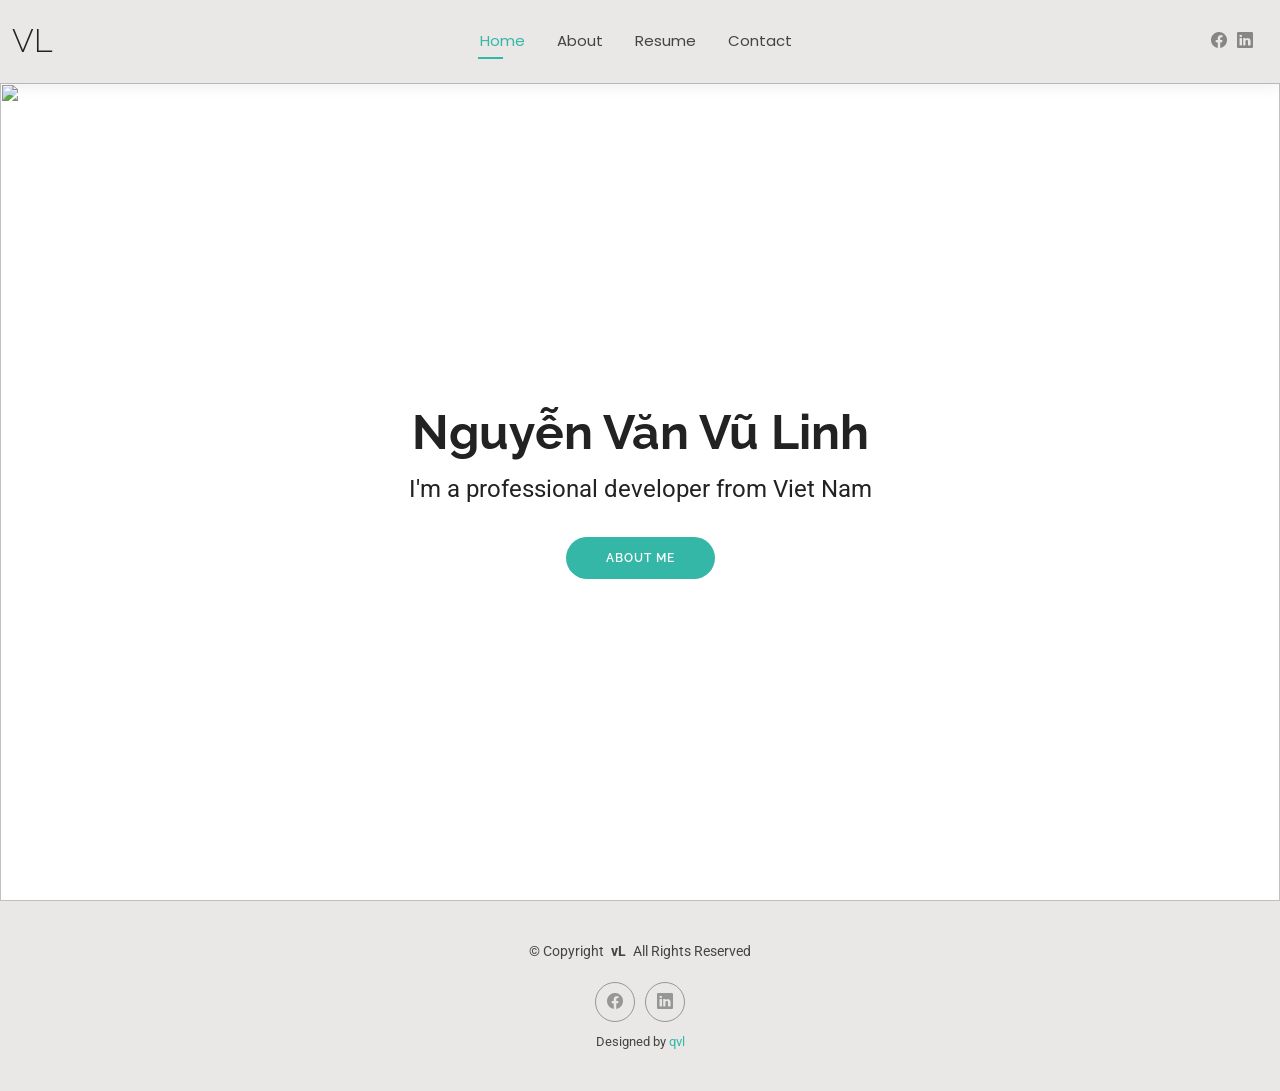
==== index.html @ fe0f8eec "Add source" ====
<!DOCTYPE html>
<html lang="en">

<head>
  <meta charset="utf-8">
  <meta content="width=device-width, initial-scale=1.0" name="viewport">
  <title>About - vL</title>
  <meta name="description" content="">
  <meta name="keywords" content="">

  <!-- Favicons -->
  <link href="assets/img/favicon.png" rel="icon">
  <link href="assets/img/apple-touch-icon.png" rel="apple-touch-icon">

  <!-- Fonts -->
  <link href="https://fonts.googleapis.com" rel="preconnect">
  <link href="https://fonts.gstatic.com" rel="preconnect" crossorigin>
  <link href="https://fonts.googleapis.com/css2?family=Roboto:ital,wght@0,100;0,300;0,400;0,500;0,700;0,900;1,100;1,300;1,400;1,500;1,700;1,900&family=Poppins:ital,wght@0,100;0,200;0,300;0,400;0,500;0,600;0,700;0,800;0,900;1,100;1,200;1,300;1,400;1,500;1,600;1,700;1,800;1,900&family=Raleway:ital,wght@0,100;0,200;0,300;0,400;0,500;0,600;0,700;0,800;0,900;1,100;1,200;1,300;1,400;1,500;1,600;1,700;1,800;1,900&display=swap" rel="stylesheet">

  <!-- Vendor CSS Files -->
  <link href="assets/vendor/bootstrap/css/bootstrap.min.css" rel="stylesheet">
  <link href="assets/vendor/bootstrap-icons/bootstrap-icons.css" rel="stylesheet">
  <link href="assets/vendor/aos/aos.css" rel="stylesheet">
  <link href="assets/vendor/swiper/swiper-bundle.min.css" rel="stylesheet">
  <link href="assets/vendor/glightbox/css/glightbox.min.css" rel="stylesheet">

  <!-- Main CSS File -->
  <link href="assets/css/main.css" rel="stylesheet">

</head>

<body class="index-page">

  <header id="header" class="header d-flex align-items-center light-background sticky-top">
    <div class="container-fluid position-relative d-flex align-items-center justify-content-between">

      <a href="index.html" class="logo d-flex align-items-center me-auto me-xl-0">
        <!-- Uncomment the line below if you also wish to use an image logo -->
        <!-- <img src="assets/img/logo.png" alt=""> -->
        <h1 class="sitename">vL</h1>
      </a>

      <nav id="navmenu" class="navmenu">
        <ul>
          <li><a href="index.html" class="active">Home</a></li>
          <li><a href="about.html">About</a></li>
          <li><a href="resume.html">Resume</a></li>
          <!-- <li><a href="services.html">Services</a></li>
          <li><a href="portfolio.html">Portfolio</a></li> -->
          <!-- <li class="dropdown"><a href="#"><span>Dropdown</span> <i class="bi bi-chevron-down toggle-dropdown"></i></a>
            <ul>
              <li><a href="#">Dropdown 1</a></li>
              <li class="dropdown"><a href="#"><span>Deep Dropdown</span> <i class="bi bi-chevron-down toggle-dropdown"></i></a>
                <ul>
                  <li><a href="#">Deep Dropdown 1</a></li>
                  <li><a href="#">Deep Dropdown 2</a></li>
                  <li><a href="#">Deep Dropdown 3</a></li>
                  <li><a href="#">Deep Dropdown 4</a></li>
                  <li><a href="#">Deep Dropdown 5</a></li>
                </ul>
              </li>
              <li><a href="#">Dropdown 2</a></li>
              <li><a href="#">Dropdown 3</a></li>
              <li><a href="#">Dropdown 4</a></li>
            </ul>
          </li> -->
          <li><a href="contact.html">Contact</a></li>
        </ul>
        <i class="mobile-nav-toggle d-xl-none bi bi-list"></i>
      </nav>

      <div class="header-social-links">
        <!-- <a href="https://www.facebook.com/quangvulinh/" class="twitter"><i class="bi bi-twitter-x"></i></a> -->
        <a href="https://www.facebook.com/quangvulinh/" class="facebook"><i class="bi bi-facebook"></i></a>
        <!-- <a href="#" class="instagram"><i class="bi bi-instagram"></i></a> -->
        <a href="https://www.linkedin.com/in/quangvulinh/" class="linkedin"><i class="bi bi-linkedin"></i></a>
      </div>

    </div>
  </header>

  <main class="main">

    <!-- Hero Section -->
    <section id="hero" class="hero section">

      <img src="assets/img/hero-bg.jpg" alt="" data-aos="fade-in">

      <div class="container text-center" data-aos="zoom-out" data-aos-delay="100">
        <div class="row justify-content-center">
          <div class="col-lg-8">
            <h2>Nguyễn Văn Vũ Linh</h2>
            <p>I'm a professional developer from Viet Nam</p>
            <a href="about.html" class="btn-get-started">About Me</a>
          </div>
        </div>
      </div>

    </section><!-- /Hero Section -->

  </main>

  <footer id="footer" class="footer light-background">

    <div class="container">
      <div class="copyright text-center ">
        <p>© <span>Copyright</span> <strong class="px-1 sitename">vL</strong> <span>All Rights Reserved<br></span></p>
      </div>
      <div class="social-links d-flex justify-content-center">
        <!-- <a href=""><i class="bi bi-twitter-x"></i></a> -->
        <a href="https://www.facebook.com/quangvulinh/"><i class="bi bi-facebook"></i></a>
        <!-- <a href=""><i class="bi bi-instagram"></i></a> -->
        <a href="https://www.linkedin.com/in/quangvulinh/"><i class="bi bi-linkedin"></i></a>
      </div>
      <div class="credits">
        <!-- All the links in the footer should remain intact. -->
        <!-- You can delete the links only if you've purchased the pro version. -->
        Designed by <a href="https://quangvulinh.com/">qvl</a>
      </div>
    </div>

  </footer>

  <!-- Scroll Top -->
  <a href="#" id="scroll-top" class="scroll-top d-flex align-items-center justify-content-center"><i class="bi bi-arrow-up-short"></i></a>

  <!-- Preloader -->
  <div id="preloader"></div>

  <!-- Vendor JS Files -->
  <script src="assets/vendor/bootstrap/js/bootstrap.bundle.min.js"></script>
  <script src="assets/vendor/php-email-form/validate.js"></script>
  <script src="assets/vendor/aos/aos.js"></script>
  <script src="assets/vendor/waypoints/noframework.waypoints.js"></script>
  <script src="assets/vendor/purecounter/purecounter_vanilla.js"></script>
  <script src="assets/vendor/swiper/swiper-bundle.min.js"></script>
  <script src="assets/vendor/glightbox/js/glightbox.min.js"></script>
  <script src="assets/vendor/imagesloaded/imagesloaded.pkgd.min.js"></script>
  <script src="assets/vendor/isotope-layout/isotope.pkgd.min.js"></script>

  <!-- Main JS File -->
  <script src="assets/js/main.js"></script>

</body>

</html>
---- assets/css/main.css ----
/**
* Template Name: Kelly
* Template URL: https://bootstrapmade.com/kelly-free-bootstrap-cv-resume-html-template/
* Updated: Aug 07 2024 with Bootstrap v5.3.3
* Author: BootstrapMade.com
* License: https://bootstrapmade.com/license/
*/

/*--------------------------------------------------------------
# Font & Color Variables
# Help: https://bootstrapmade.com/color-system/
--------------------------------------------------------------*/
/* Fonts */
:root {
  --default-font: "Roboto",  system-ui, -apple-system, "Segoe UI", Roboto, "Helvetica Neue", Arial, "Noto Sans", "Liberation Sans", sans-serif, "Apple Color Emoji", "Segoe UI Emoji", "Segoe UI Symbol", "Noto Color Emoji";
  --heading-font: "Raleway",  sans-serif;
  --nav-font: "Poppins",  sans-serif;
}

/* Global Colors - The following color variables are used throughout the website. Updating them here will change the color scheme of the entire website */
:root { 
  --background-color: #ffffff; /* Background color for the entire website, including individual sections */
  --default-color: #444444; /* Default color used for the majority of the text content across the entire website */
  --heading-color: #222222; /* Color for headings, subheadings and title throughout the website */
  --accent-color: #34b7a7; /* Accent color that represents your brand on the website. It's used for buttons, links, and other elements that need to stand out */
  --surface-color: #ffffff; /* The surface color is used as a background of boxed elements within sections, such as cards, icon boxes, or other elements that require a visual separation from the global background. */
  --contrast-color: #ffffff; /* Contrast color for text, ensuring readability against backgrounds of accent, heading, or default colors. */
}

/* Nav Menu Colors - The following color variables are used specifically for the navigation menu. They are separate from the global colors to allow for more customization options */
:root {
  --nav-color: #444444;  /* The default color of the main navmenu links */
  --nav-hover-color: #34b7a7; /* Applied to main navmenu links when they are hovered over or active */
  --nav-mobile-background-color: #ffffff; /* Used as the background color for mobile navigation menu */
  --nav-dropdown-background-color: #ffffff; /* Used as the background color for dropdown items that appear when hovering over primary navigation items */
  --nav-dropdown-color: #444444; /* Used for navigation links of the dropdown items in the navigation menu. */
  --nav-dropdown-hover-color: #34b7a7; /* Similar to --nav-hover-color, this color is applied to dropdown navigation links when they are hovered over. */
}

/* Color Presets - These classes override global colors when applied to any section or element, providing reuse of the sam color scheme. */

.light-background {
  --background-color: #e9e8e6;
  --surface-color: #ffffff;
}

.dark-background {
  --background-color: #060606;
  --default-color: #ffffff;
  --heading-color: #ffffff;
  --surface-color: #252525;
  --contrast-color: #ffffff;
}

/* Smooth scroll */
:root {
  scroll-behavior: smooth;
}

/*--------------------------------------------------------------
# General Styling & Shared Classes
--------------------------------------------------------------*/
body {
  color: var(--default-color);
  background-color: var(--background-color);
  font-family: var(--default-font);
}

a {
  color: var(--accent-color);
  text-decoration: none;
  transition: 0.3s;
}

a:hover {
  color: color-mix(in srgb, var(--accent-color), transparent 25%);
  text-decoration: none;
}

h1,
h2,
h3,
h4,
h5,
h6 {
  color: var(--heading-color);
  font-family: var(--heading-font);
}

/* PHP Email Form Messages
------------------------------*/
.php-email-form .error-message {
  display: none;
  background: #df1529;
  color: #ffffff;
  text-align: left;
  padding: 15px;
  margin-bottom: 24px;
  font-weight: 600;
}

.php-email-form .sent-message {
  display: none;
  color: #ffffff;
  background: #059652;
  text-align: center;
  padding: 15px;
  margin-bottom: 24px;
  font-weight: 600;
}

.php-email-form .loading {
  display: none;
  background: var(--surface-color);
  text-align: center;
  padding: 15px;
  margin-bottom: 24px;
}

.php-email-form .loading:before {
  content: "";
  display: inline-block;
  border-radius: 50%;
  width: 24px;
  height: 24px;
  margin: 0 10px -6px 0;
  border: 3px solid var(--accent-color);
  border-top-color: var(--surface-color);
  animation: php-email-form-loading 1s linear infinite;
}

@keyframes php-email-form-loading {
  0% {
    transform: rotate(0deg);
  }

  100% {
    transform: rotate(360deg);
  }
}

/*--------------------------------------------------------------
# Global Header
--------------------------------------------------------------*/
.header {
  color: var(--default-color);
  background-color: var(--background-color);
  padding: 15px 0;
  transition: all 0.5s;
  z-index: 997;
  box-shadow: 0px 0 18px rgba(0, 0, 0, 0.1);
}

.header .logo {
  line-height: 1;
}

.header .logo img {
  max-height: 36px;
  margin-right: 8px;
}

.header .logo h1 {
  font-size: 32px;
  margin: 0;
  font-weight: 300;
  text-transform: uppercase;
  color: var(--heading-color);
}

.header .header-social-links {
  padding-right: 15px;
}

.header .header-social-links a {
  color: color-mix(in srgb, var(--default-color), transparent 40%);
  padding-left: 6px;
  display: inline-block;
  transition: 0.3s;
  font-size: 16px;
}

.header .header-social-links a:hover {
  color: var(--accent-color);
}

.header .header-social-links a i {
  line-height: 0px;
}

@media (max-width: 1200px) {
  .header .logo {
    order: 1;
  }

  .header .header-social-links {
    order: 2;
  }

  .header .navmenu {
    order: 3;
  }
}

/*--------------------------------------------------------------
# Navigation Menu
--------------------------------------------------------------*/
/* Desktop Navigation */
@media (min-width: 1200px) {
  .navmenu {
    padding: 0;
  }

  .navmenu ul {
    margin: 0;
    padding: 0;
    display: flex;
    list-style: none;
    align-items: center;
  }

  .navmenu li {
    position: relative;
  }

  .navmenu>ul>li {
    white-space: nowrap;
    padding: 15px 14px;
  }

  .navmenu>ul>li:last-child {
    padding-right: 0;
  }

  .navmenu a,
  .navmenu a:focus {
    color: var(--nav-color);
    font-size: 15px;
    padding: 0 2px;
    font-family: var(--nav-font);
    font-weight: 400;
    display: flex;
    align-items: center;
    justify-content: space-between;
    white-space: nowrap;
    transition: 0.3s;
    position: relative;
  }

  .navmenu a i,
  .navmenu a:focus i {
    font-size: 12px;
    line-height: 0;
    margin-left: 5px;
    transition: 0.3s;
  }

  .navmenu>ul>li>a:before {
    content: "";
    position: absolute;
    height: 2px;
    bottom: -6px;
    left: 0;
    background-color: var(--nav-hover-color);
    visibility: hidden;
    width: 0px;
    transition: all 0.3s ease-in-out 0s;
  }

  .navmenu a:hover:before,
  .navmenu li:hover>a:before,
  .navmenu .active:before {
    visibility: visible;
    width: 25px;
  }

  .navmenu li:hover>a,
  .navmenu .active,
  .navmenu .active:focus {
    color: var(--nav-hover-color);
  }

  .navmenu .dropdown ul {
    margin: 0;
    padding: 10px 0;
    background: var(--nav-dropdown-background-color);
    display: block;
    position: absolute;
    visibility: hidden;
    left: 14px;
    top: 130%;
    opacity: 0;
    transition: 0.3s;
    border-radius: 4px;
    z-index: 99;
    box-shadow: 0px 0px 30px rgba(0, 0, 0, 0.1);
  }

  .navmenu .dropdown ul li {
    min-width: 200px;
  }

  .navmenu .dropdown ul a {
    padding: 10px 20px;
    font-size: 15px;
    text-transform: none;
    color: var(--nav-dropdown-color);
  }

  .navmenu .dropdown ul a i {
    font-size: 12px;
  }

  .navmenu .dropdown ul a:hover,
  .navmenu .dropdown ul .active:hover,
  .navmenu .dropdown ul li:hover>a {
    color: var(--nav-dropdown-hover-color);
  }

  .navmenu .dropdown:hover>ul {
    opacity: 1;
    top: 100%;
    visibility: visible;
  }

  .navmenu .dropdown .dropdown ul {
    top: 0;
    left: -90%;
    visibility: hidden;
  }

  .navmenu .dropdown .dropdown:hover>ul {
    opacity: 1;
    top: 0;
    left: -100%;
    visibility: visible;
  }
}

/* Mobile Navigation */
@media (max-width: 1199px) {
  .mobile-nav-toggle {
    color: var(--nav-color);
    font-size: 28px;
    line-height: 0;
    margin-right: 10px;
    cursor: pointer;
    transition: color 0.3s;
  }

  .navmenu {
    padding: 0;
    z-index: 9997;
  }

  .navmenu ul {
    display: none;
    list-style: none;
    position: absolute;
    inset: 60px 20px 20px 20px;
    padding: 10px 0;
    margin: 0;
    border-radius: 6px;
    background-color: var(--nav-mobile-background-color);
    border: 1px solid color-mix(in srgb, var(--default-color), transparent 90%);
    box-shadow: none;
    overflow-y: auto;
    transition: 0.3s;
    z-index: 9998;
  }

  .navmenu a,
  .navmenu a:focus {
    color: var(--nav-dropdown-color);
    padding: 10px 20px;
    font-family: var(--nav-font);
    font-size: 17px;
    font-weight: 500;
    display: flex;
    align-items: center;
    justify-content: space-between;
    white-space: nowrap;
    transition: 0.3s;
  }

  .navmenu a i,
  .navmenu a:focus i {
    font-size: 12px;
    line-height: 0;
    margin-left: 5px;
    width: 30px;
    height: 30px;
    display: flex;
    align-items: center;
    justify-content: center;
    border-radius: 50%;
    transition: 0.3s;
    background-color: color-mix(in srgb, var(--accent-color), transparent 90%);
  }

  .navmenu a i:hover,
  .navmenu a:focus i:hover {
    background-color: var(--accent-color);
    color: var(--contrast-color);
  }

  .navmenu a:hover,
  .navmenu .active,
  .navmenu .active:focus {
    color: var(--nav-dropdown-hover-color);
  }

  .navmenu .active i,
  .navmenu .active:focus i {
    background-color: var(--accent-color);
    color: var(--contrast-color);
    transform: rotate(180deg);
  }

  .navmenu .dropdown ul {
    position: static;
    display: none;
    z-index: 99;
    padding: 10px 0;
    margin: 10px 20px;
    background-color: var(--nav-dropdown-background-color);
    transition: all 0.5s ease-in-out;
  }

  .navmenu .dropdown ul ul {
    background-color: rgba(33, 37, 41, 0.1);
  }

  .navmenu .dropdown>.dropdown-active {
    display: block;
    background-color: rgba(33, 37, 41, 0.03);
  }

  .mobile-nav-active {
    overflow: hidden;
  }

  .mobile-nav-active .mobile-nav-toggle {
    color: #fff;
    position: absolute;
    font-size: 32px;
    top: 15px;
    right: 15px;
    margin-right: 0;
    z-index: 9999;
  }

  .mobile-nav-active .navmenu {
    position: fixed;
    overflow: hidden;
    inset: 0;
    background: rgba(33, 37, 41, 0.8);
    transition: 0.3s;
  }

  .mobile-nav-active .navmenu>ul {
    display: block;
  }
}

/*--------------------------------------------------------------
# Global Footer
--------------------------------------------------------------*/
.footer {
  color: var(--default-color);
  background-color: var(--background-color);
  font-size: 14px;
  padding: 40px 0;
  position: relative;
}

.footer .copyright p {
  margin-bottom: 0;
}

.footer .social-links {
  margin-top: 20px;
}

.footer .social-links a {
  display: flex;
  align-items: center;
  justify-content: center;
  width: 40px;
  height: 40px;
  border-radius: 50%;
  border: 1px solid color-mix(in srgb, var(--default-color), transparent 50%);
  font-size: 16px;
  color: color-mix(in srgb, var(--default-color), transparent 50%);
  margin: 0 5px;
  transition: 0.3s;
}

.footer .social-links a:hover {
  color: var(--accent-color);
  border-color: var(--accent-color);
}

.footer .credits {
  margin-top: 10px;
  font-size: 13px;
  text-align: center;
}

/*--------------------------------------------------------------
# Preloader
--------------------------------------------------------------*/
#preloader {
  position: fixed;
  inset: 0;
  z-index: 9999;
  overflow: hidden;
  background-color: var(--background-color);
  transition: all 0.6s ease-out;
  width: 100%;
  height: 100vh;
}

#preloader:before,
#preloader:after {
  content: "";
  position: absolute;
  border: 4px solid var(--accent-color);
  border-radius: 50%;
  animation: animate-preloader 2s cubic-bezier(0, 0.2, 0.8, 1) infinite;
}

#preloader:after {
  animation-delay: -0.5s;
}

@keyframes animate-preloader {
  0% {
    width: 10px;
    height: 10px;
    top: calc(50% - 5px);
    left: calc(50% - 5px);
    opacity: 1;
  }

  100% {
    width: 72px;
    height: 72px;
    top: calc(50% - 36px);
    left: calc(50% - 36px);
    opacity: 0;
  }
}

/*--------------------------------------------------------------
# Scroll Top Button
--------------------------------------------------------------*/
.scroll-top {
  position: fixed;
  visibility: hidden;
  opacity: 0;
  right: 15px;
  bottom: -15px;
  z-index: 99999;
  background-color: var(--accent-color);
  width: 44px;
  height: 44px;
  border-radius: 50px;
  transition: all 0.4s;
}

.scroll-top i {
  font-size: 24px;
  color: var(--contrast-color);
  line-height: 0;
}

.scroll-top:hover {
  background-color: color-mix(in srgb, var(--accent-color), transparent 20%);
  color: var(--contrast-color);
}

.scroll-top.active {
  visibility: visible;
  opacity: 1;
  bottom: 15px;
}

/*--------------------------------------------------------------
# Disable aos animation delay on mobile devices
--------------------------------------------------------------*/
@media screen and (max-width: 768px) {
  [data-aos-delay] {
    transition-delay: 0 !important;
  }
}

/*--------------------------------------------------------------
# Global Page Titles & Breadcrumbs
--------------------------------------------------------------*/
.page-title {
  color: var(--default-color);
  background-color: var(--background-color);
  padding: 25px 0;
  position: relative;
  border-bottom: 1px solid color-mix(in srgb, var(--default-color), transparent 85%);
}

.page-title h1 {
  font-size: 24px;
  font-weight: 400;
}

.page-title .breadcrumbs ol {
  display: flex;
  flex-wrap: wrap;
  list-style: none;
  padding: 0;
  margin: 0;
  font-size: 14px;
  font-weight: 400;
}

.page-title .breadcrumbs ol li+li {
  padding-left: 10px;
}

.page-title .breadcrumbs ol li+li::before {
  content: "/";
  display: inline-block;
  padding-right: 10px;
  color: color-mix(in srgb, var(--default-color), transparent 70%);
}

/*--------------------------------------------------------------
# Global Sections
--------------------------------------------------------------*/
section,
.section {
  color: var(--default-color);
  background-color: var(--background-color);
  padding: 60px 0;
  scroll-margin-top: 100px;
  overflow: clip;
}

@media (max-width: 1199px) {

  section,
  .section {
    scroll-margin-top: 66px;
  }
}

/*--------------------------------------------------------------
# Global Section Titles
--------------------------------------------------------------*/
.section-title {
  text-align: center;
  padding-bottom: 60px;
  position: relative;
}

.section-title h2 {
  font-size: 32px;
  font-weight: 700;
  margin-bottom: 20px;
  padding-bottom: 20px;
  position: relative;
}

.section-title h2:after {
  content: "";
  position: absolute;
  display: block;
  width: 50px;
  height: 3px;
  background: var(--accent-color);
  left: 0;
  right: 0;
  bottom: 0;
  margin: auto;
}

.section-title p {
  margin-bottom: 0;
}

/*--------------------------------------------------------------
# Hero Section
--------------------------------------------------------------*/
.hero {
  width: 100%;
  min-height: calc(100vh - 82px);
  position: relative;
  padding: 80px 0;
  display: flex;
  align-items: center;
  justify-content: center;
}

@media (max-width: 1200px) {
  .hero {
    min-height: calc(100vh - 68px);
  }
}

.hero img {
  position: absolute;
  inset: 0;
  display: block;
  width: 100%;
  height: 100%;
  object-fit: cover;
  z-index: 1;
}

.hero .container {
  position: relative;
  z-index: 3;
}

.hero h2 {
  margin: 0;
  font-size: 48px;
  font-weight: 700;
}

.hero p {
  margin: 10px 0 0 0;
  font-size: 24px;
  color: var(--heading-color);
}

.hero .btn-get-started {
  color: var(--contrast-color);
  background: var(--accent-color);
  font-family: var(--heading-font);
  text-transform: uppercase;
  font-weight: 600;
  font-size: 12px;
  letter-spacing: 1px;
  display: inline-block;
  padding: 12px 40px;
  border-radius: 50px;
  transition: 0.5s;
  margin-top: 30px;
}

.hero .btn-get-started:hover {
  background: color-mix(in srgb, var(--accent-color) 90%, white 20%);
}

@media (max-width: 768px) {
  .hero h2 {
    font-size: 32px;
  }

  .hero p {
    font-size: 18px;
  }
}

/*--------------------------------------------------------------
# About Section
--------------------------------------------------------------*/
.about .content h2 {
  font-weight: 700;
  font-size: 24px;
}

.about .content ul {
  list-style: none;
  padding: 0;
}

.about .content ul li {
  margin-bottom: 20px;
  display: flex;
  align-items: center;
}

.about .content ul strong {
  margin-right: 10px;
}

.about .content ul i {
  font-size: 16px;
  margin-right: 5px;
  color: var(--accent-color);
  line-height: 0;
}

/*--------------------------------------------------------------
# Skills Section
--------------------------------------------------------------*/
.skills .progress {
  height: 60px;
  display: block;
  background: none;
  border-radius: 0;
}

.skills .progress .skill {
  color: var(--heading-color);
  padding: 0;
  margin: 0 0 6px 0;
  text-transform: uppercase;
  display: block;
  font-weight: 600;
  font-family: var(--heading-font);
}

.skills .progress .skill .val {
  float: right;
  font-style: normal;
}

.skills .progress-bar-wrap {
  background: color-mix(in srgb, var(--default-color), transparent 90%);
  height: 10px;
}

.skills .progress-bar {
  width: 1px;
  height: 10px;
  transition: 0.9s;
  background-color: var(--accent-color);
}

/*--------------------------------------------------------------
# Stats Section
--------------------------------------------------------------*/
.stats .stats-item {
  padding: 30px;
  width: 100%;
}

.stats .stats-item span {
  color: var(--heading-color);
  font-size: 48px;
  display: block;
  font-weight: 700;
  margin-bottom: 20px;
  padding-bottom: 20px;
  position: relative;
}

.stats .stats-item span:after {
  content: "";
  position: absolute;
  display: block;
  width: 25px;
  height: 3px;
  background: var(--accent-color);
  left: 0;
  right: 0;
  bottom: 0;
  margin: auto;
}

.stats .stats-item p {
  color: color-mix(in srgb, var(--default-color), transparent 40%);
  padding: 0;
  margin: 0;
  font-family: var(--heading-font);
  font-weight: 500;
}

/*--------------------------------------------------------------
# Testimonials Section
--------------------------------------------------------------*/
.testimonials .section-header {
  margin-bottom: 40px;
}

.testimonials .testimonials-carousel,
.testimonials .testimonials-slider {
  overflow: hidden;
}

.testimonials .testimonial-item {
  text-align: center;
}

.testimonials .testimonial-item .testimonial-img {
  width: 120px;
  border-radius: 50%;
  border: 4px solid var(--background-color);
  margin: 0 auto;
}

.testimonials .testimonial-item h3 {
  font-size: 20px;
  font-weight: bold;
  margin: 10px 0 5px 0;
}

.testimonials .testimonial-item h4 {
  font-size: 14px;
  color: color-mix(in srgb, var(--default-color), transparent 40%);
  margin: 0 0 15px 0;
}

.testimonials .testimonial-item .stars {
  margin-bottom: 15px;
}

.testimonials .testimonial-item .stars i {
  color: #ffc107;
  margin: 0 1px;
}

.testimonials .testimonial-item .quote-icon-left,
.testimonials .testimonial-item .quote-icon-right {
  color: color-mix(in srgb, var(--accent-color), transparent 50%);
  font-size: 26px;
  line-height: 0;
}

.testimonials .testimonial-item .quote-icon-left {
  display: inline-block;
  left: -5px;
  position: relative;
}

.testimonials .testimonial-item .quote-icon-right {
  display: inline-block;
  right: -5px;
  position: relative;
  top: 10px;
  transform: scale(-1, -1);
}

.testimonials .testimonial-item p {
  font-style: italic;
  margin: 0 auto 15px auto;
}

.testimonials .swiper-wrapper {
  height: auto;
}

.testimonials .swiper-pagination {
  margin-top: 20px;
  position: relative;
}

.testimonials .swiper-pagination .swiper-pagination-bullet {
  width: 12px;
  height: 12px;
  opacity: 1;
  background-color: color-mix(in srgb, var(--default-color), transparent 85%);
}

.testimonials .swiper-pagination .swiper-pagination-bullet-active {
  background-color: var(--accent-color);
}

@media (min-width: 992px) {
  .testimonials .testimonial-item p {
    width: 80%;
  }
}

/*--------------------------------------------------------------
# Resume Section
--------------------------------------------------------------*/
.resume .resume-title {
  color: var(--heading-color);
  font-size: 26px;
  font-weight: 700;
  margin-top: 20px;
  margin-bottom: 20px;
}

.resume .resume-item {
  padding: 0 0 20px 20px;
  margin-top: -2px;
  border-left: 2px solid var(--accent-color);
  position: relative;
}

.resume .resume-item h4 {
  line-height: 18px;
  font-size: 18px;
  font-weight: 600;
  text-transform: uppercase;
  color: color-mix(in srgb, var(--default-color), transparent 20%);
  margin-bottom: 10px;
}

.resume .resume-item h5 {
  font-size: 16px;
  padding: 5px 15px;
  display: inline-block;
  font-weight: 600;
  margin-bottom: 10px;
}

.resume .resume-item ul {
  padding-left: 20px;
}

.resume .resume-item ul li {
  padding-bottom: 10px;
}

.resume .resume-item:last-child {
  padding-bottom: 0;
}

.resume .resume-item::before {
  content: "";
  position: absolute;
  width: 16px;
  height: 16px;
  border-radius: 50px;
  left: -9px;
  top: 0;
  background: var(--background-color);
  border: 2px solid var(--accent-color);
}

/*--------------------------------------------------------------
# Services Section
--------------------------------------------------------------*/
.services .service-item {
  background-color: var(--surface-color);
  box-shadow: 0px 5px 90px 0px rgba(0, 0, 0, 0.1);
  height: 100%;
  padding: 60px 30px;
  text-align: center;
  transition: 0.3s;
  border-radius: 5px;
}

.services .service-item .icon {
  margin: 0 auto;
  width: 100px;
  height: 100px;
  display: flex;
  align-items: center;
  justify-content: center;
  transition: ease-in-out 0.3s;
  position: relative;
}

.services .service-item .icon i {
  font-size: 36px;
  transition: 0.5s;
  position: relative;
}

.services .service-item .icon svg {
  position: absolute;
  top: 0;
  left: 0;
}

.services .service-item .icon svg path {
  transition: 0.5s;
  fill: color-mix(in srgb, var(--default-color), transparent 95%);
}

.services .service-item h3 {
  font-weight: 700;
  margin: 10px 0 15px 0;
  font-size: 22px;
}

.services .service-item p {
  line-height: 24px;
  font-size: 14px;
  margin-bottom: 0;
}

.services .service-item:hover {
  box-shadow: 0px 5px 35px 0px rgba(0, 0, 0, 0.1);
}

.services .service-item.item-cyan i {
  color: #0dcaf0;
}

.services .service-item.item-cyan:hover .icon i {
  color: #fff;
}

.services .service-item.item-cyan:hover .icon path {
  fill: #0dcaf0;
}

.services .service-item.item-orange i {
  color: #fd7e14;
}

.services .service-item.item-orange:hover .icon i {
  color: #fff;
}

.services .service-item.item-orange:hover .icon path {
  fill: #fd7e14;
}

.services .service-item.item-teal i {
  color: #20c997;
}

.services .service-item.item-teal:hover .icon i {
  color: #fff;
}

.services .service-item.item-teal:hover .icon path {
  fill: #20c997;
}

.services .service-item.item-red i {
  color: #df1529;
}

.services .service-item.item-red:hover .icon i {
  color: #fff;
}

.services .service-item.item-red:hover .icon path {
  fill: #df1529;
}

.services .service-item.item-indigo i {
  color: #6610f2;
}

.services .service-item.item-indigo:hover .icon i {
  color: #fff;
}

.services .service-item.item-indigo:hover .icon path {
  fill: #6610f2;
}

.services .service-item.item-pink i {
  color: #f3268c;
}

.services .service-item.item-pink:hover .icon i {
  color: #fff;
}

.services .service-item.item-pink:hover .icon path {
  fill: #f3268c;
}

/*--------------------------------------------------------------
# Portfolio Section
--------------------------------------------------------------*/
.portfolio .portfolio-filters {
  padding: 0;
  margin: 0 auto 20px auto;
  list-style: none;
  text-align: center;
}

.portfolio .portfolio-filters li {
  cursor: pointer;
  display: inline-block;
  padding: 8px 20px 10px 20px;
  margin: 0;
  font-size: 15px;
  font-weight: 500;
  line-height: 1;
  margin-bottom: 5px;
  border-radius: 50px;
  transition: all 0.3s ease-in-out;
  font-family: var(--heading-font);
}

.portfolio .portfolio-filters li:hover,
.portfolio .portfolio-filters li.filter-active {
  color: var(--contrast-color);
  background-color: var(--accent-color);
}

.portfolio .portfolio-filters li:first-child {
  margin-left: 0;
}

.portfolio .portfolio-filters li:last-child {
  margin-right: 0;
}

@media (max-width: 575px) {
  .portfolio .portfolio-filters li {
    font-size: 14px;
    margin: 0 0 10px 0;
  }
}

.portfolio .portfolio-item {
  position: relative;
  overflow: hidden;
}

.portfolio .portfolio-item .portfolio-info {
  opacity: 0;
  position: absolute;
  left: 12px;
  right: 12px;
  bottom: -100%;
  z-index: 3;
  transition: all ease-in-out 0.5s;
  background: color-mix(in srgb, var(--surface-color), transparent 10%);
  padding: 15px;
}

.portfolio .portfolio-item .portfolio-info h4 {
  font-size: 18px;
  font-weight: 600;
  padding-right: 50px;
}

.portfolio .portfolio-item .portfolio-info p {
  color: color-mix(in srgb, var(--default-color), transparent 30%);
  font-size: 14px;
  margin-bottom: 0;
  padding-right: 50px;
}

.portfolio .portfolio-item .portfolio-info .preview-link,
.portfolio .portfolio-item .portfolio-info .details-link {
  position: absolute;
  right: 50px;
  font-size: 24px;
  top: calc(50% - 14px);
  color: color-mix(in srgb, var(--default-color), transparent 30%);
  transition: 0.3s;
  line-height: 0;
}

.portfolio .portfolio-item .portfolio-info .preview-link:hover,
.portfolio .portfolio-item .portfolio-info .details-link:hover {
  color: var(--accent-color);
}

.portfolio .portfolio-item .portfolio-info .details-link {
  right: 14px;
  font-size: 28px;
}

.portfolio .portfolio-item:hover .portfolio-info {
  opacity: 1;
  bottom: 0;
}

/*--------------------------------------------------------------
# Portfolio Details Section
--------------------------------------------------------------*/
.portfolio-details .portfolio-details-slider img {
  width: 100%;
}

.portfolio-details .portfolio-details-slider .swiper-pagination {
  margin-top: 20px;
  position: relative;
}

.portfolio-details .portfolio-details-slider .swiper-pagination .swiper-pagination-bullet {
  width: 12px;
  height: 12px;
  background-color: color-mix(in srgb, var(--default-color), transparent 85%);
  opacity: 1;
}

.portfolio-details .portfolio-details-slider .swiper-pagination .swiper-pagination-bullet-active {
  background-color: var(--accent-color);
}

.portfolio-details .portfolio-info {
  background-color: var(--surface-color);
  padding: 30px;
  box-shadow: 0px 0 30px rgba(0, 0, 0, 0.1);
}

.portfolio-details .portfolio-info h3 {
  font-size: 22px;
  font-weight: 700;
  margin-bottom: 20px;
  padding-bottom: 20px;
  border-bottom: 1px solid color-mix(in srgb, var(--default-color), transparent 85%);
}

.portfolio-details .portfolio-info ul {
  list-style: none;
  padding: 0;
  font-size: 15px;
}

.portfolio-details .portfolio-info ul li+li {
  margin-top: 10px;
}

.portfolio-details .portfolio-description {
  padding-top: 30px;
}

.portfolio-details .portfolio-description h2 {
  font-size: 26px;
  font-weight: 700;
  margin-bottom: 20px;
}

.portfolio-details .portfolio-description p {
  padding: 0;
  color: color-mix(in srgb, var(--default-color), transparent 30%);
}

/*--------------------------------------------------------------
# Contact Section
--------------------------------------------------------------*/
.contact .info-wrap {
  background-color: var(--surface-color);
  box-shadow: 0px 0px 20px rgba(0, 0, 0, 0.1);
  padding: 30px;
}

@media (max-width: 575px) {
  .contact .info-wrap {
    padding: 20px;
  }
}

.contact .info-item {
  margin-bottom: 40px;
}

.contact .info-item i {
  font-size: 20px;
  color: var(--accent-color);
  background: color-mix(in srgb, var(--accent-color), transparent 92%);
  width: 44px;
  height: 44px;
  display: flex;
  justify-content: center;
  align-items: center;
  border-radius: 50px;
  transition: all 0.3s ease-in-out;
  margin-right: 15px;
}

.contact .info-item h3 {
  padding: 0;
  font-size: 18px;
  font-weight: 700;
  margin-bottom: 5px;
}

.contact .info-item p {
  padding: 0;
  margin-bottom: 0;
  font-size: 14px;
}

.contact .info-item:hover i {
  background: var(--accent-color);
  color: var(--contrast-color);
}

.contact .php-email-form {
  background-color: var(--surface-color);
  height: 100%;
  padding: 30px;
  box-shadow: 0px 0px 20px rgba(0, 0, 0, 0.1);
}

@media (max-width: 575px) {
  .contact .php-email-form {
    padding: 20px;
  }
}

.contact .php-email-form input[type=text],
.contact .php-email-form input[type=email],
.contact .php-email-form textarea {
  font-size: 14px;
  padding: 10px 15px;
  box-shadow: none;
  border-radius: 0;
  color: var(--default-color);
  background-color: var(--surface-color);
  border-color: color-mix(in srgb, var(--default-color), transparent 80%);
}

.contact .php-email-form input[type=text]:focus,
.contact .php-email-form input[type=email]:focus,
.contact .php-email-form textarea:focus {
  border-color: var(--accent-color);
}

.contact .php-email-form input[type=text]::placeholder,
.contact .php-email-form input[type=email]::placeholder,
.contact .php-email-form textarea::placeholder {
  color: color-mix(in srgb, var(--default-color), transparent 70%);
}

.contact .php-email-form button[type=submit] {
  color: var(--contrast-color);
  background: var(--accent-color);
  border: 0;
  padding: 10px 30px;
  transition: 0.4s;
  border-radius: 50px;
}

.contact .php-email-form button[type=submit]:hover {
  background: color-mix(in srgb, var(--accent-color), transparent 25%);
}

/*--------------------------------------------------------------
# Starter Section Section
--------------------------------------------------------------*/
.starter-section {
  /* Add your styles here */
}
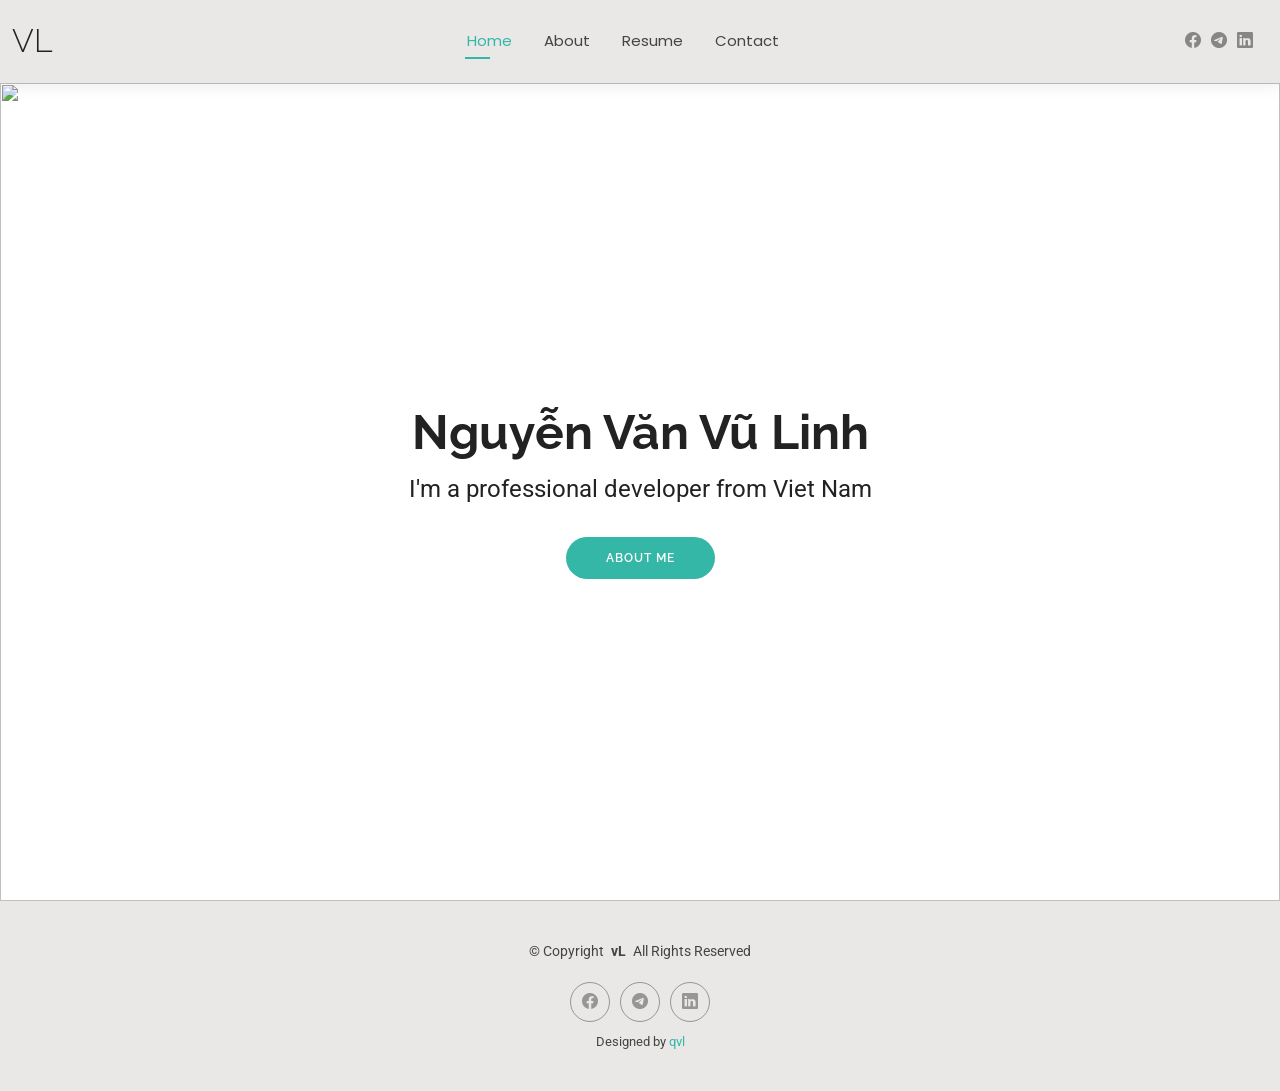
==== commit af1a8c33: "Update add telegram icon and href to blank" ====
--- a/index.html
+++ b/index.html
@@ -71,9 +71,9 @@
 
       <div class="header-social-links">
         <!-- <a href="https://www.facebook.com/quangvulinh/" class="twitter"><i class="bi bi-twitter-x"></i></a> -->
-        <a href="https://www.facebook.com/quangvulinh/" class="facebook"><i class="bi bi-facebook"></i></a>
-        <!-- <a href="#" class="instagram"><i class="bi bi-instagram"></i></a> -->
-        <a href="https://www.linkedin.com/in/quangvulinh/" class="linkedin"><i class="bi bi-linkedin"></i></a>
+        <a target="_blank" href="https://www.facebook.com/quangvulinh/" class="facebook"><i class="bi bi-facebook"></i></a>
+        <a target="_blank" href="https://t.me/linhnvv2/" class="instagram"><i class="bi bi-telegram"></i></a>
+        <a target="_blank" href="https://www.linkedin.com/in/quangvulinh/" class="linkedin"><i class="bi bi-linkedin"></i></a>
       </div>
 
     </div>
@@ -107,10 +107,10 @@
         <p>© <span>Copyright</span> <strong class="px-1 sitename">vL</strong> <span>All Rights Reserved<br></span></p>
       </div>
       <div class="social-links d-flex justify-content-center">
-        <!-- <a href=""><i class="bi bi-twitter-x"></i></a> -->
-        <a href="https://www.facebook.com/quangvulinh/"><i class="bi bi-facebook"></i></a>
-        <!-- <a href=""><i class="bi bi-instagram"></i></a> -->
-        <a href="https://www.linkedin.com/in/quangvulinh/"><i class="bi bi-linkedin"></i></a>
+        
+        <a  target="_blank"  href="https://www.facebook.com/quangvulinh/"><i class="bi bi-facebook"></i></a>
+        <a target="_blank" href="https://t.me/linhnvv2/" class="instagram"><i class="bi bi-telegram"></i></a>
+        <a target="_blank"  href="https://www.linkedin.com/in/quangvulinh/"><i class="bi bi-linkedin"></i></a>
       </div>
       <div class="credits">
         <!-- All the links in the footer should remain intact. -->
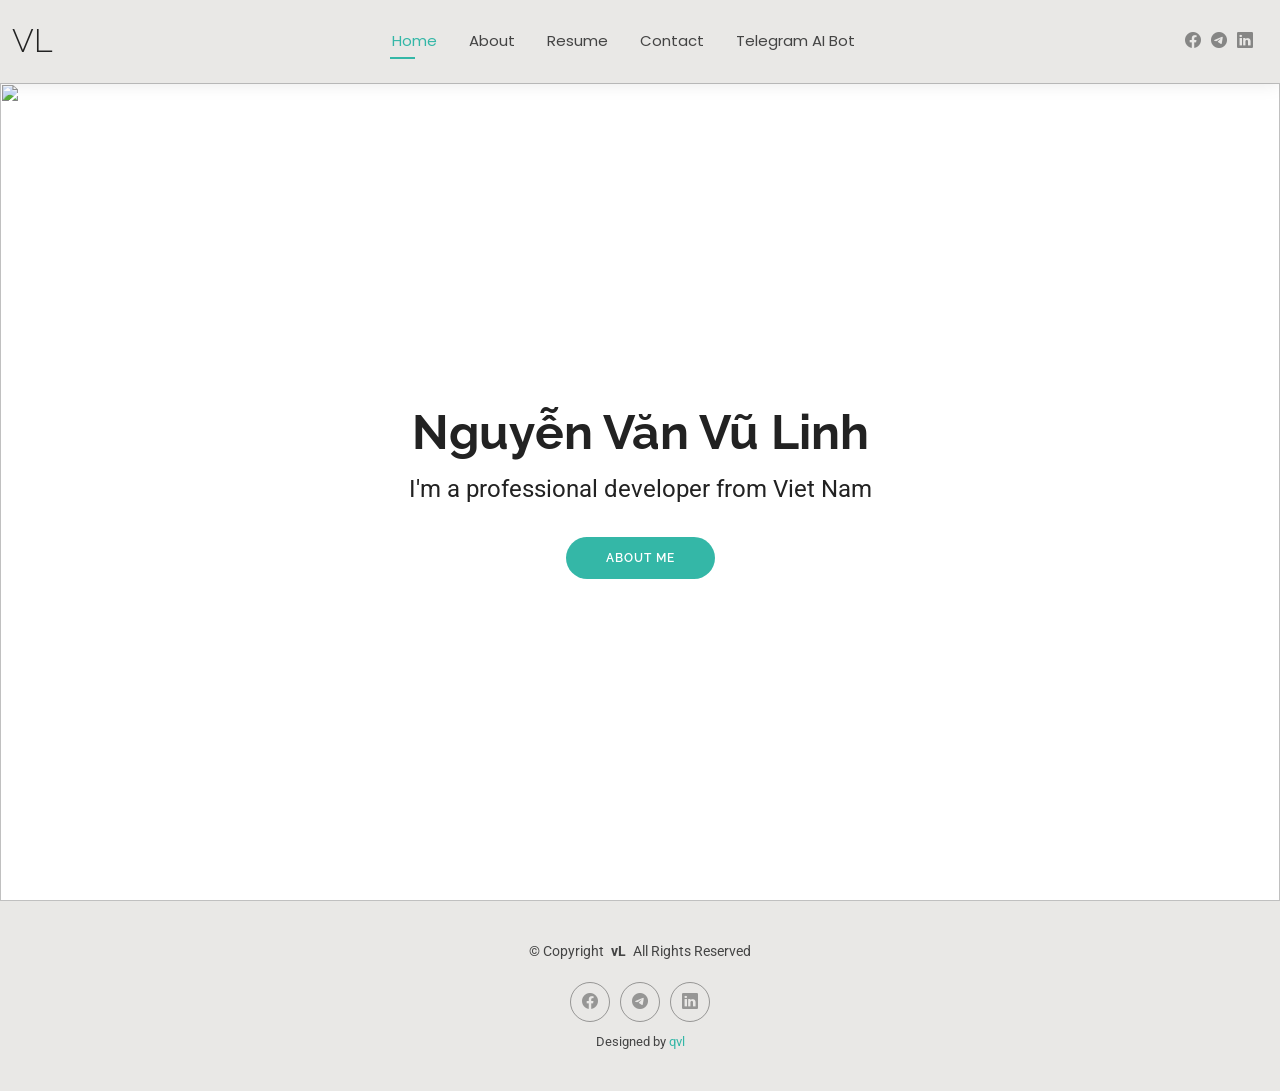
==== commit 38ebcddd: "Add chatbot telegram." ====
--- a/index.html
+++ b/index.html
@@ -45,26 +45,8 @@
           <li><a href="index.html" class="active">Home</a></li>
           <li><a href="about.html">About</a></li>
           <li><a href="resume.html">Resume</a></li>
-          <!-- <li><a href="services.html">Services</a></li>
-          <li><a href="portfolio.html">Portfolio</a></li> -->
-          <!-- <li class="dropdown"><a href="#"><span>Dropdown</span> <i class="bi bi-chevron-down toggle-dropdown"></i></a>
-            <ul>
-              <li><a href="#">Dropdown 1</a></li>
-              <li class="dropdown"><a href="#"><span>Deep Dropdown</span> <i class="bi bi-chevron-down toggle-dropdown"></i></a>
-                <ul>
-                  <li><a href="#">Deep Dropdown 1</a></li>
-                  <li><a href="#">Deep Dropdown 2</a></li>
-                  <li><a href="#">Deep Dropdown 3</a></li>
-                  <li><a href="#">Deep Dropdown 4</a></li>
-                  <li><a href="#">Deep Dropdown 5</a></li>
-                </ul>
-              </li>
-              <li><a href="#">Dropdown 2</a></li>
-              <li><a href="#">Dropdown 3</a></li>
-              <li><a href="#">Dropdown 4</a></li>
-            </ul>
-          </li> -->
           <li><a href="contact.html">Contact</a></li>
+          <li><a href="telegram.html">Telegram AI Bot</a></li>
         </ul>
         <i class="mobile-nav-toggle d-xl-none bi bi-list"></i>
       </nav>
@@ -115,7 +97,7 @@
       <div class="credits">
         <!-- All the links in the footer should remain intact. -->
         <!-- You can delete the links only if you've purchased the pro version. -->
-        Designed by <a href="https://quangvulinh.com/">qvl</a>
+        Designed by <a href="http://quangvulinh.com/">qvl</a>
       </div>
     </div>
 
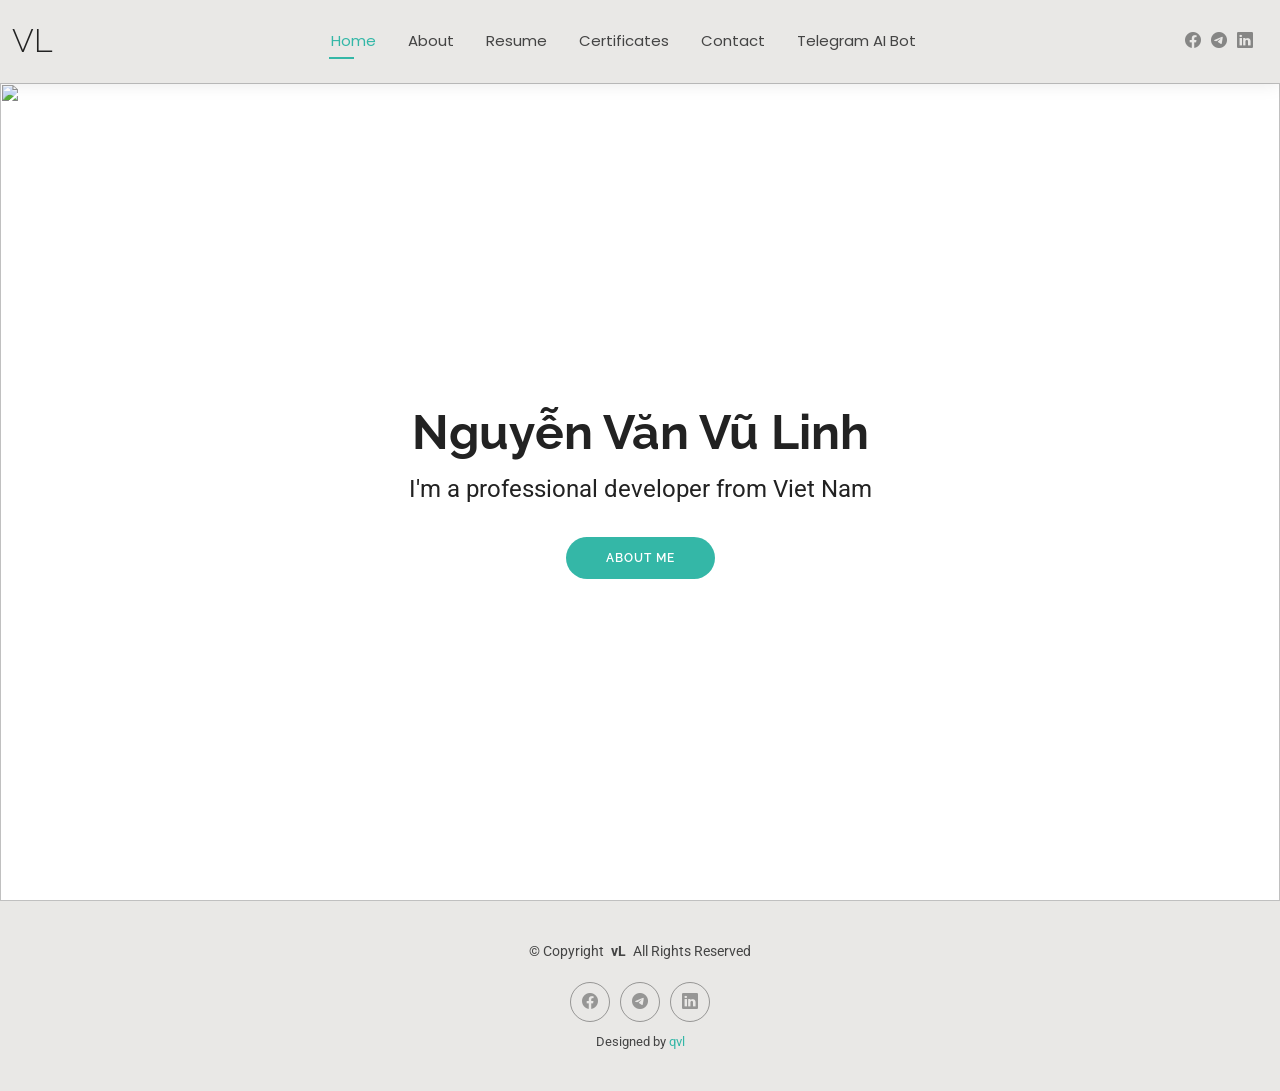
==== commit b8586e3b: "Addd new Cert" ====
--- a/index.html
+++ b/index.html
@@ -15,7 +15,9 @@
   <!-- Fonts -->
   <link href="https://fonts.googleapis.com" rel="preconnect">
   <link href="https://fonts.gstatic.com" rel="preconnect" crossorigin>
-  <link href="https://fonts.googleapis.com/css2?family=Roboto:ital,wght@0,100;0,300;0,400;0,500;0,700;0,900;1,100;1,300;1,400;1,500;1,700;1,900&family=Poppins:ital,wght@0,100;0,200;0,300;0,400;0,500;0,600;0,700;0,800;0,900;1,100;1,200;1,300;1,400;1,500;1,600;1,700;1,800;1,900&family=Raleway:ital,wght@0,100;0,200;0,300;0,400;0,500;0,600;0,700;0,800;0,900;1,100;1,200;1,300;1,400;1,500;1,600;1,700;1,800;1,900&display=swap" rel="stylesheet">
+  <link
+    href="https://fonts.googleapis.com/css2?family=Roboto:ital,wght@0,100;0,300;0,400;0,500;0,700;0,900;1,100;1,300;1,400;1,500;1,700;1,900&family=Poppins:ital,wght@0,100;0,200;0,300;0,400;0,500;0,600;0,700;0,800;0,900;1,100;1,200;1,300;1,400;1,500;1,600;1,700;1,800;1,900&family=Raleway:ital,wght@0,100;0,200;0,300;0,400;0,500;0,600;0,700;0,800;0,900;1,100;1,200;1,300;1,400;1,500;1,600;1,700;1,800;1,900&display=swap"
+    rel="stylesheet">
 
   <!-- Vendor CSS Files -->
   <link href="assets/vendor/bootstrap/css/bootstrap.min.css" rel="stylesheet">
@@ -45,6 +47,7 @@
           <li><a href="index.html" class="active">Home</a></li>
           <li><a href="about.html">About</a></li>
           <li><a href="resume.html">Resume</a></li>
+          <li><a href="certificates.html">Certificates</a></li>
           <li><a href="contact.html">Contact</a></li>
           <li><a href="telegram.html">Telegram AI Bot</a></li>
         </ul>
@@ -53,9 +56,11 @@
 
       <div class="header-social-links">
         <!-- <a href="https://www.facebook.com/quangvulinh/" class="twitter"><i class="bi bi-twitter-x"></i></a> -->
-        <a target="_blank" href="https://www.facebook.com/quangvulinh/" class="facebook"><i class="bi bi-facebook"></i></a>
+        <a target="_blank" href="https://www.facebook.com/quangvulinh/" class="facebook"><i
+            class="bi bi-facebook"></i></a>
         <a target="_blank" href="https://t.me/linhnvv2/" class="instagram"><i class="bi bi-telegram"></i></a>
-        <a target="_blank" href="https://www.linkedin.com/in/quangvulinh/" class="linkedin"><i class="bi bi-linkedin"></i></a>
+        <a target="_blank" href="https://www.linkedin.com/in/quangvulinh/" class="linkedin"><i
+            class="bi bi-linkedin"></i></a>
       </div>
 
     </div>
@@ -89,10 +94,10 @@
         <p>© <span>Copyright</span> <strong class="px-1 sitename">vL</strong> <span>All Rights Reserved<br></span></p>
       </div>
       <div class="social-links d-flex justify-content-center">
-        
-        <a  target="_blank"  href="https://www.facebook.com/quangvulinh/"><i class="bi bi-facebook"></i></a>
+
+        <a target="_blank" href="https://www.facebook.com/quangvulinh/"><i class="bi bi-facebook"></i></a>
         <a target="_blank" href="https://t.me/linhnvv2/" class="instagram"><i class="bi bi-telegram"></i></a>
-        <a target="_blank"  href="https://www.linkedin.com/in/quangvulinh/"><i class="bi bi-linkedin"></i></a>
+        <a target="_blank" href="https://www.linkedin.com/in/quangvulinh/"><i class="bi bi-linkedin"></i></a>
       </div>
       <div class="credits">
         <!-- All the links in the footer should remain intact. -->
@@ -104,7 +109,8 @@
   </footer>
 
   <!-- Scroll Top -->
-  <a href="#" id="scroll-top" class="scroll-top d-flex align-items-center justify-content-center"><i class="bi bi-arrow-up-short"></i></a>
+  <a href="#" id="scroll-top" class="scroll-top d-flex align-items-center justify-content-center"><i
+      class="bi bi-arrow-up-short"></i></a>
 
   <!-- Preloader -->
   <div id="preloader"></div>
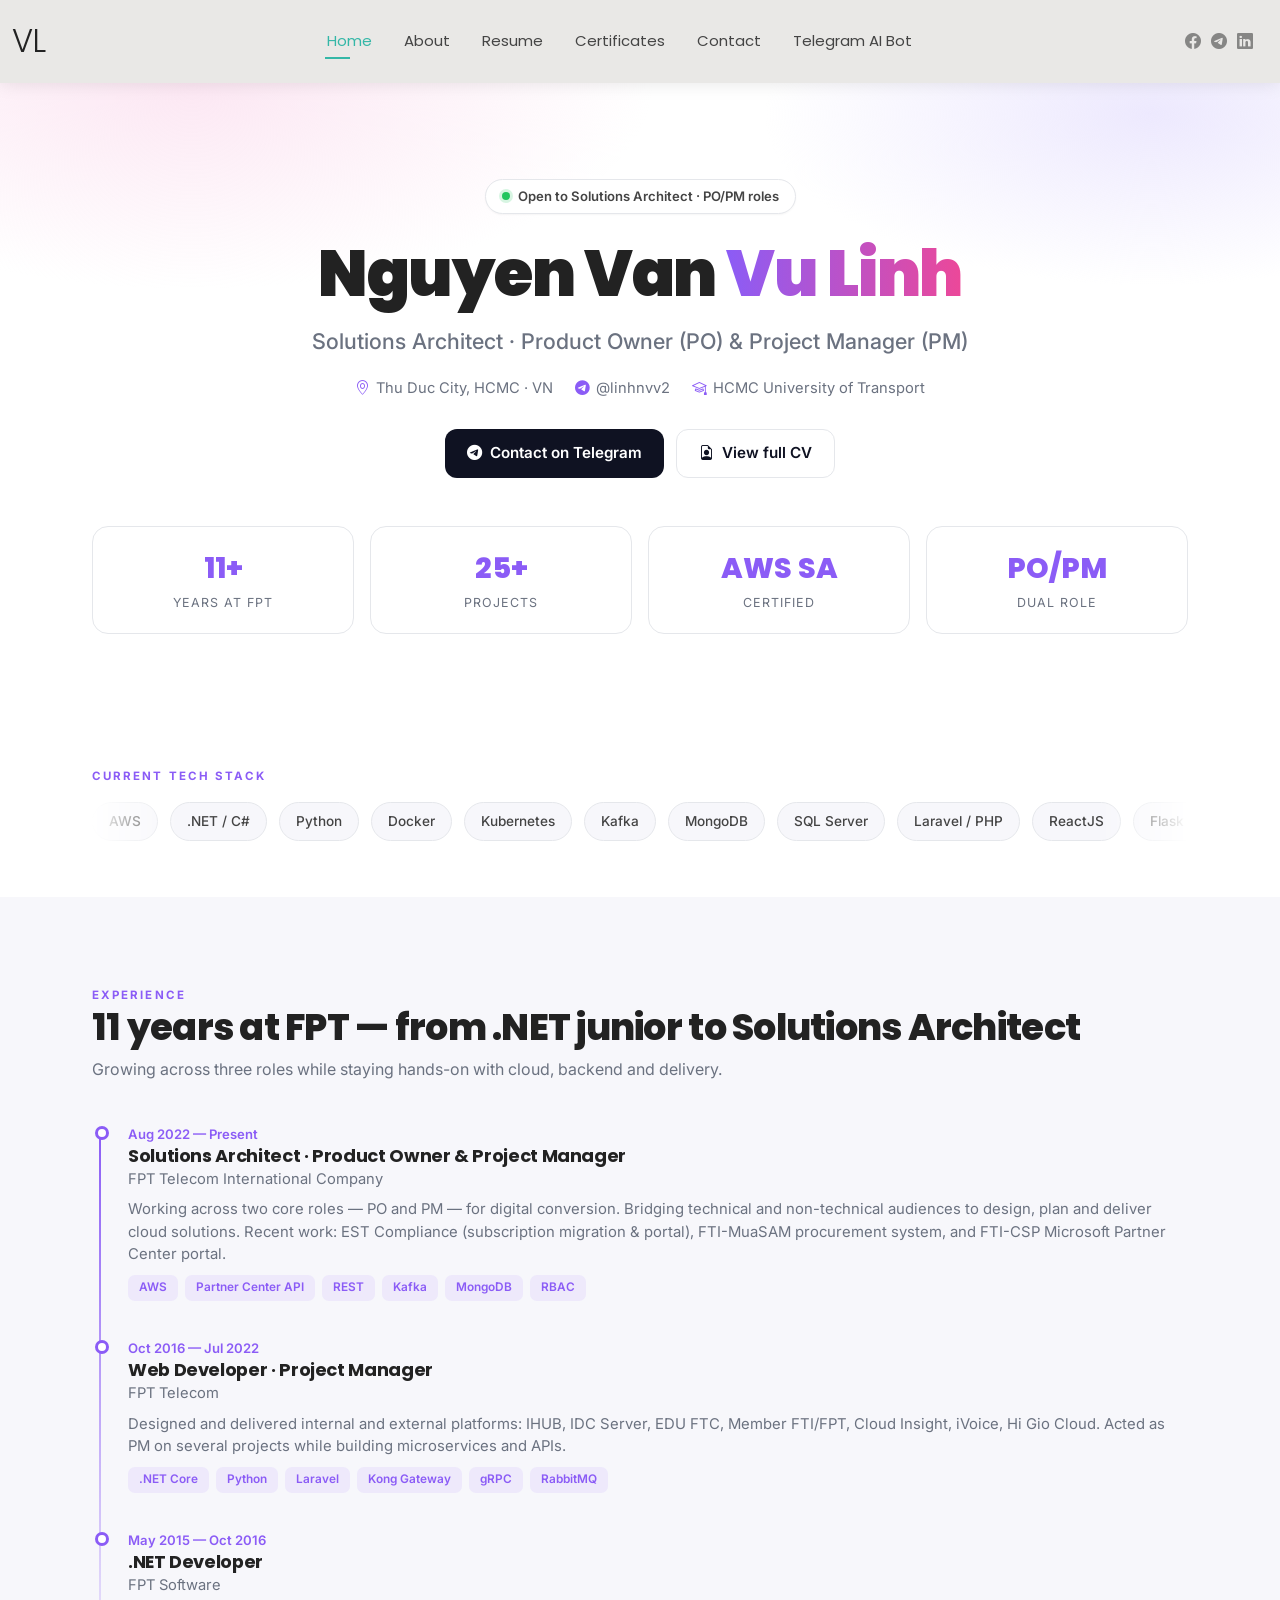
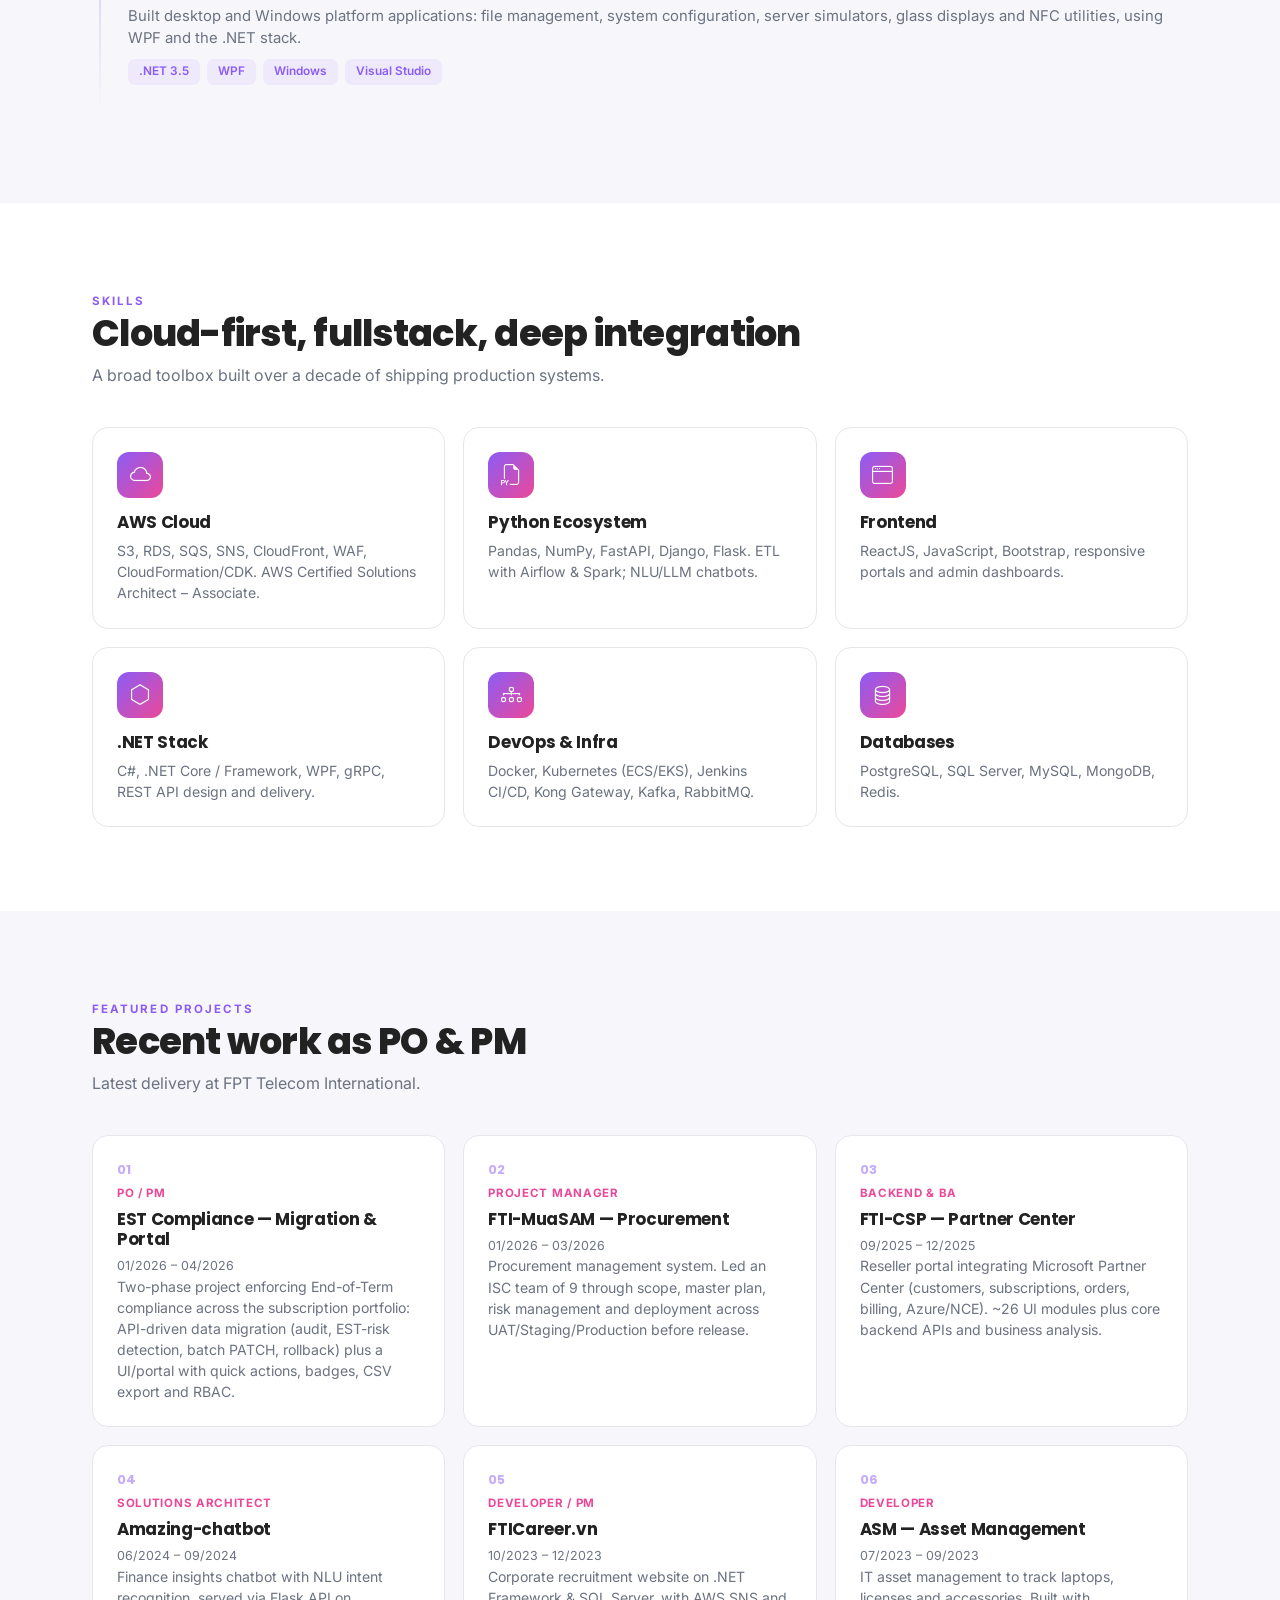
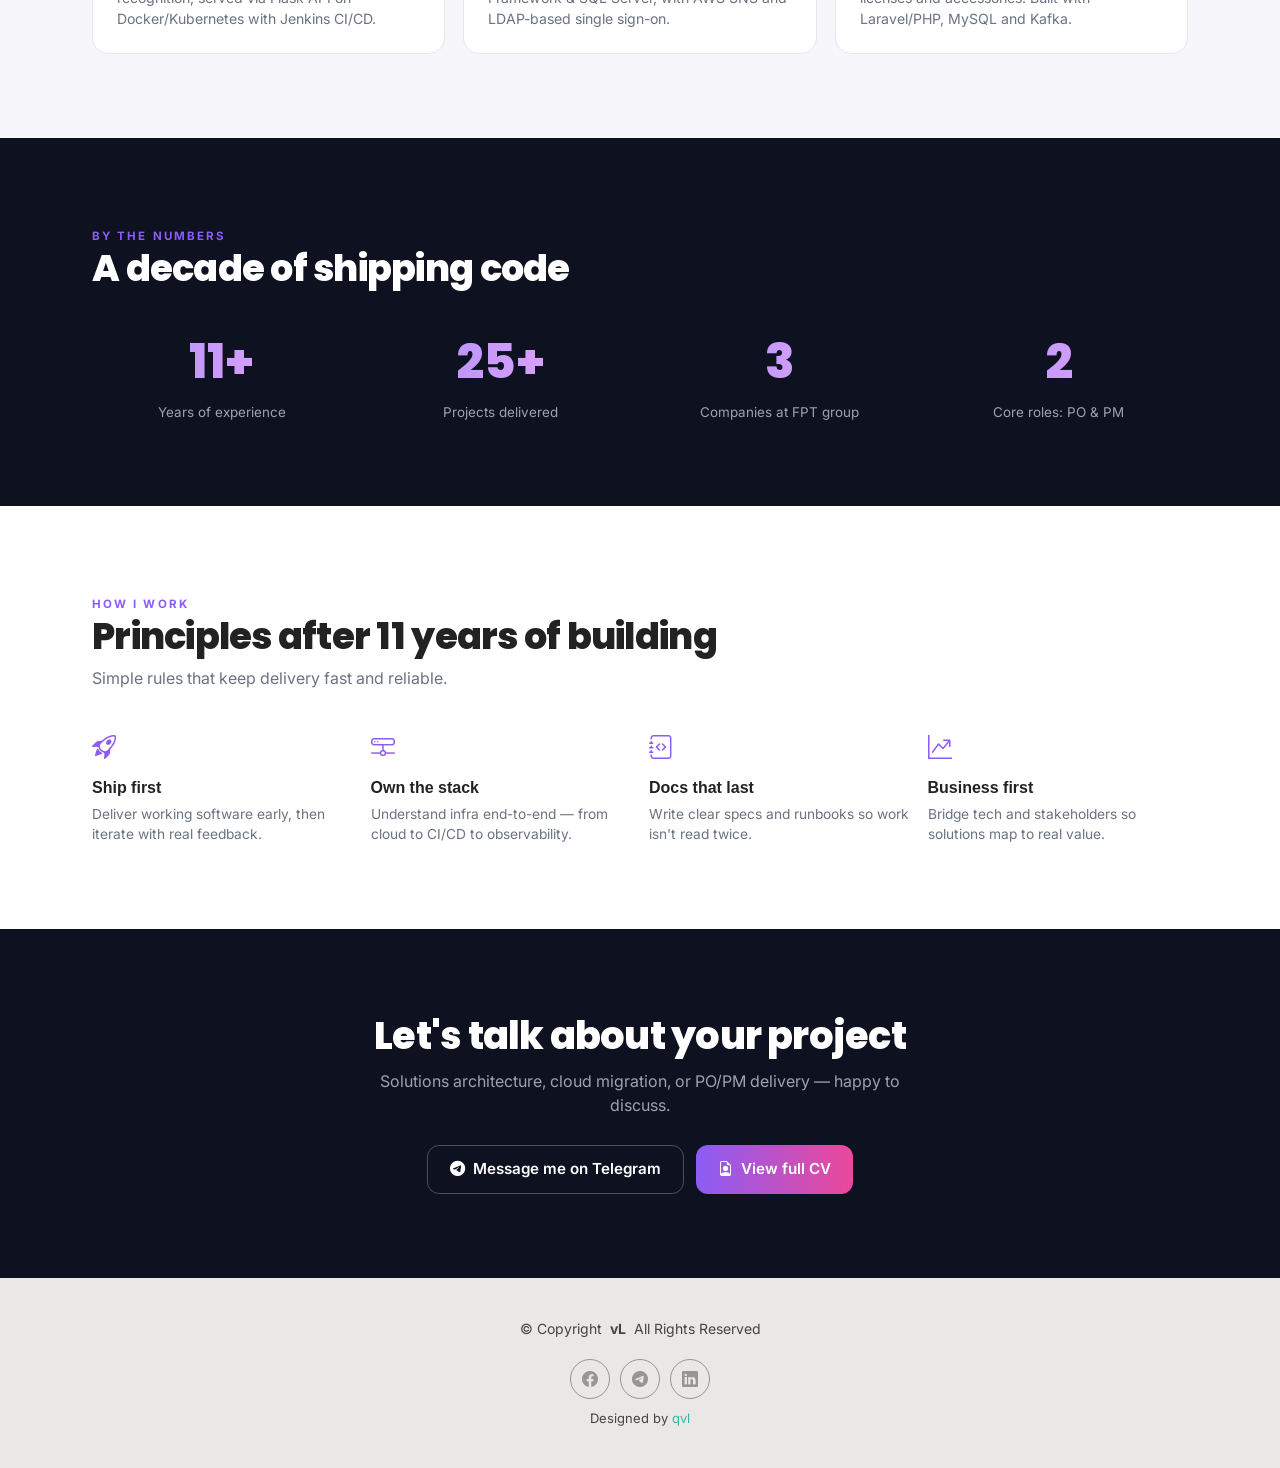
==== commit 24668ef1: "update cv" ====
--- a/index.html
+++ b/index.html
@@ -4,9 +4,10 @@
 <head>
   <meta charset="utf-8">
   <meta content="width=device-width, initial-scale=1.0" name="viewport">
-  <title>About - vL</title>
-  <meta name="description" content="">
-  <meta name="keywords" content="">
+  <title>Nguyen Van Vu Linh — Solutions Architect · PO/PM</title>
+  <meta name="description"
+    content="Nguyen Van Vu Linh — Solutions Architect, Product Owner & Project Manager. 11 years at FPT building cloud-first, fullstack, deeply integrated systems.">
+  <meta name="keywords" content="Solutions Architect, Product Owner, Project Manager, AWS, .NET, Python, FPT">
 
   <!-- Favicons -->
   <link href="assets/img/favicon.png" rel="icon">
@@ -16,29 +17,149 @@
   <link href="https://fonts.googleapis.com" rel="preconnect">
   <link href="https://fonts.gstatic.com" rel="preconnect" crossorigin>
   <link
-    href="https://fonts.googleapis.com/css2?family=Roboto:ital,wght@0,100;0,300;0,400;0,500;0,700;0,900;1,100;1,300;1,400;1,500;1,700;1,900&family=Poppins:ital,wght@0,100;0,200;0,300;0,400;0,500;0,600;0,700;0,800;0,900;1,100;1,200;1,300;1,400;1,500;1,600;1,700;1,800;1,900&family=Raleway:ital,wght@0,100;0,200;0,300;0,400;0,500;0,600;0,700;0,800;0,900;1,100;1,200;1,300;1,400;1,500;1,600;1,700;1,800;1,900&display=swap"
+    href="https://fonts.googleapis.com/css2?family=Inter:wght@300;400;500;600;700;800;900&family=Poppins:wght@400;500;600;700;800&display=swap"
     rel="stylesheet">
 
   <!-- Vendor CSS Files -->
   <link href="assets/vendor/bootstrap/css/bootstrap.min.css" rel="stylesheet">
   <link href="assets/vendor/bootstrap-icons/bootstrap-icons.css" rel="stylesheet">
   <link href="assets/vendor/aos/aos.css" rel="stylesheet">
-  <link href="assets/vendor/swiper/swiper-bundle.min.css" rel="stylesheet">
-  <link href="assets/vendor/glightbox/css/glightbox.min.css" rel="stylesheet">
 
   <!-- Main CSS File -->
   <link href="assets/css/main.css" rel="stylesheet">
 
+  <!-- Landing (infor-style) overrides — scoped to .lp-* so other pages are untouched -->
+  <style>
+    :root {
+      --lp-accent: #8b5cf6;
+      --lp-accent2: #ec4899;
+      --lp-ink: #0f1222;
+      --lp-ink-soft: #6b7280;
+      --lp-line: #e5e7eb;
+      --lp-bg-soft: #f7f7fb;
+      --lp-dark: #0e1220;
+    }
+
+    .lp { font-family: "Inter", system-ui, -apple-system, "Segoe UI", sans-serif; color: var(--lp-ink); }
+    .lp h1, .lp h2, .lp h3 { font-family: "Poppins", "Inter", sans-serif; letter-spacing: -0.02em; }
+    .lp .container { max-width: 1120px; }
+    .lp-eyebrow {
+      text-transform: uppercase; letter-spacing: .18em; font-size: .72rem; font-weight: 700;
+      color: var(--lp-accent);
+    }
+    .lp-section { padding: 84px 0; }
+    .lp-section h2 { font-size: clamp(1.6rem, 3vw, 2.3rem); font-weight: 800; margin-bottom: 8px; }
+    .lp-section .lp-sub { color: var(--lp-ink-soft); max-width: 640px; margin-bottom: 40px; }
+
+    /* Hero */
+    .lp-hero {
+      position: relative; padding: 96px 0 72px; text-align: center; overflow: hidden;
+      background:
+        radial-gradient(60% 55% at 15% 0%, #fce7f3 0%, transparent 60%),
+        radial-gradient(55% 50% at 90% 5%, #ede9fe 0%, transparent 55%),
+        #ffffff;
+    }
+    .lp-badge {
+      display: inline-flex; align-items: center; gap: 8px; padding: 7px 16px; border-radius: 999px;
+      background: #fff; border: 1px solid var(--lp-line); font-size: .82rem; font-weight: 600;
+      box-shadow: 0 1px 2px rgba(0,0,0,.04); margin-bottom: 22px;
+    }
+    .lp-badge .dot { width: 8px; height: 8px; border-radius: 50%; background: #22c55e; box-shadow: 0 0 0 3px rgba(34,197,94,.18); }
+    .lp-hero h1 { font-size: clamp(2.2rem, 6vw, 4rem); font-weight: 900; margin: 0 0 12px; }
+    .lp-hero h1 .grad {
+      background: linear-gradient(90deg, var(--lp-accent), var(--lp-accent2));
+      -webkit-background-clip: text; background-clip: text; -webkit-text-fill-color: transparent;
+    }
+    .lp-hero .role { font-size: clamp(1rem, 2.4vw, 1.35rem); color: var(--lp-ink-soft); font-weight: 500; margin-bottom: 20px; }
+    .lp-hero .meta { display: flex; flex-wrap: wrap; gap: 8px 22px; justify-content: center; color: var(--lp-ink-soft); font-size: .92rem; margin-bottom: 30px; }
+    .lp-hero .meta i { color: var(--lp-accent); margin-right: 6px; }
+    .lp-cta { display: flex; gap: 12px; justify-content: center; flex-wrap: wrap; }
+    .lp-btn {
+      display: inline-flex; align-items: center; gap: 8px; padding: 12px 22px; border-radius: 12px;
+      font-weight: 600; font-size: .95rem; text-decoration: none; transition: transform .15s ease, box-shadow .15s ease;
+    }
+    .lp-btn-primary { background: var(--lp-ink); color: #fff; }
+    .lp-btn-primary:hover { color: #fff; transform: translateY(-2px); box-shadow: 0 10px 24px rgba(15,18,34,.22); }
+    .lp-btn-ghost { background: #fff; color: var(--lp-ink); border: 1px solid var(--lp-line); }
+    .lp-btn-ghost:hover { color: var(--lp-accent); border-color: var(--lp-accent); transform: translateY(-2px); }
+
+    /* Stat boxes */
+    .lp-stats { display: grid; grid-template-columns: repeat(4, 1fr); gap: 16px; margin-top: 48px; }
+    .lp-stat { background: #fff; border: 1px solid var(--lp-line); border-radius: 16px; padding: 20px 14px; }
+    .lp-stat .n { font-family: "Poppins", sans-serif; font-size: 1.8rem; font-weight: 800; color: var(--lp-accent); }
+    .lp-stat .l { font-size: .78rem; color: var(--lp-ink-soft); text-transform: uppercase; letter-spacing: .08em; margin-top: 4px; }
+
+    /* Tech pills */
+    .lp-pills { display: flex; flex-wrap: wrap; gap: 10px; }
+    .lp-pill { padding: 8px 16px; border-radius: 999px; background: var(--lp-bg-soft); border: 1px solid var(--lp-line); font-size: .85rem; font-weight: 500; white-space: nowrap; transition: transform .15s ease, border-color .15s ease, color .15s ease; }
+    .lp-pill:hover { transform: translateY(-2px); border-color: var(--lp-accent); color: var(--lp-accent); }
+
+    /* Marquee (auto-scrolling tech stack) */
+    .lp-marquee { position: relative; overflow: hidden; -webkit-mask-image: linear-gradient(90deg, transparent, #000 8%, #000 92%, transparent); mask-image: linear-gradient(90deg, transparent, #000 8%, #000 92%, transparent); }
+    .lp-marquee-track { display: flex; gap: 12px; width: max-content; animation: lp-scroll 26s linear infinite; }
+    .lp-marquee:hover .lp-marquee-track { animation-play-state: paused; }
+    @keyframes lp-scroll { from { transform: translateX(0); } to { transform: translateX(-50%); } }
+    @media (prefers-reduced-motion: reduce) { .lp-marquee-track { animation: none; flex-wrap: wrap; } }
+
+    /* Timeline */
+    .lp-timeline { position: relative; padding-left: 28px; }
+    .lp-timeline::before { content: ""; position: absolute; left: 7px; top: 6px; bottom: 6px; width: 2px; background: linear-gradient(var(--lp-accent), transparent); }
+    .lp-tl-item { position: relative; padding: 0 0 34px 8px; }
+    .lp-tl-item::before { content: ""; position: absolute; left: -25px; top: 5px; width: 14px; height: 14px; border-radius: 50%; background: #fff; border: 3px solid var(--lp-accent); }
+    .lp-tl-item h3 { font-size: 1.12rem; font-weight: 700; margin: 0; }
+    .lp-tl-item .when { font-size: .82rem; color: var(--lp-accent); font-weight: 600; }
+    .lp-tl-item .org { color: var(--lp-ink-soft); font-size: .92rem; margin: 2px 0 8px; }
+    .lp-tl-item p { color: var(--lp-ink-soft); font-size: .93rem; margin: 0 0 10px; }
+    .lp-tags { display: flex; flex-wrap: wrap; gap: 7px; }
+    .lp-tag { font-size: .74rem; padding: 4px 11px; border-radius: 7px; background: rgba(139,92,246,.09); color: var(--lp-accent); font-weight: 600; }
+
+    /* Cards grid */
+    .lp-grid { display: grid; grid-template-columns: repeat(3, 1fr); gap: 18px; }
+    .lp-card { background: #fff; border: 1px solid var(--lp-line); border-radius: 16px; padding: 24px; transition: transform .18s ease, box-shadow .18s ease; }
+    .lp-card:hover { transform: translateY(-4px); box-shadow: 0 16px 40px rgba(15,18,34,.08); }
+    .lp-card .ico { width: 46px; height: 46px; border-radius: 12px; display: grid; place-items: center; color: #fff; font-size: 1.3rem; background: linear-gradient(135deg, var(--lp-accent), var(--lp-accent2)); margin-bottom: 14px; }
+    .lp-card h3 { font-size: 1.05rem; font-weight: 700; margin: 0 0 8px; }
+    .lp-card p { color: var(--lp-ink-soft); font-size: .88rem; margin: 0; }
+    .lp-card .num { font-family: "Poppins", sans-serif; font-size: .8rem; font-weight: 700; color: var(--lp-accent); opacity: .5; }
+
+    /* Projects card extras */
+    .lp-proj .role { display: inline-block; font-size: .72rem; font-weight: 700; color: var(--lp-accent2); text-transform: uppercase; letter-spacing: .06em; margin-bottom: 6px; }
+    .lp-proj .when { font-size: .78rem; color: var(--lp-ink-soft); }
+
+    /* Dark numbers section */
+    .lp-dark { background: var(--lp-dark); color: #fff; }
+    .lp-dark h2 { color: #fff; }
+    .lp-dark .lp-num-grid { display: grid; grid-template-columns: repeat(4, 1fr); gap: 20px; text-align: center; }
+    .lp-dark .lp-num .n { font-family: "Poppins", sans-serif; font-size: clamp(2rem, 4vw, 3rem); font-weight: 800; background: linear-gradient(90deg, #a78bfa, #f0abfc); -webkit-background-clip: text; background-clip: text; -webkit-text-fill-color: transparent; }
+    .lp-dark .lp-num .l { color: #9ca3af; font-size: .84rem; margin-top: 4px; }
+
+    /* Principles */
+    .lp-princ { display: grid; grid-template-columns: repeat(4, 1fr); gap: 18px; }
+    .lp-princ .it i { font-size: 1.5rem; color: var(--lp-accent); }
+    .lp-princ .it h4 { font-size: 1rem; font-weight: 700; margin: 12px 0 6px; }
+    .lp-princ .it p { color: var(--lp-ink-soft); font-size: .86rem; margin: 0; }
+
+    /* Final CTA */
+    .lp-final { background: var(--lp-dark); color: #fff; text-align: center; padding: 84px 0; }
+    .lp-final h2 { color: #fff; font-size: clamp(1.6rem, 3.5vw, 2.4rem); font-weight: 800; }
+    .lp-final p { color: #9ca3af; max-width: 520px; margin: 10px auto 28px; }
+
+    @media (max-width: 991px) { .lp-grid, .lp-princ, .lp-dark .lp-num-grid { grid-template-columns: repeat(2, 1fr); } }
+    @media (max-width: 640px) { .lp-stats, .lp-grid, .lp-princ, .lp-dark .lp-num-grid { grid-template-columns: 1fr 1fr; } .lp-grid { grid-template-columns: 1fr; } }
+
+    /* Fallback: if AOS never fires (JS disabled / slow), content stays visible */
+    .no-js [data-aos] { opacity: 1 !important; transform: none !important; }
+    [data-aos] { transition-duration: .5s; }
+  </style>
+
 </head>
 
-<body class="index-page">
+<body class="index-page lp">
 
   <header id="header" class="header d-flex align-items-center light-background sticky-top">
     <div class="container-fluid position-relative d-flex align-items-center justify-content-between">
 
       <a href="index.html" class="logo d-flex align-items-center me-auto me-xl-0">
-        <!-- Uncomment the line below if you also wish to use an image logo -->
-        <!-- <img src="assets/img/logo.png" alt=""> -->
         <h1 class="sitename">vL</h1>
       </a>
 
@@ -55,7 +176,6 @@
       </nav>
 
       <div class="header-social-links">
-        <!-- <a href="https://www.facebook.com/quangvulinh/" class="twitter"><i class="bi bi-twitter-x"></i></a> -->
         <a target="_blank" href="https://www.facebook.com/quangvulinh/" class="facebook"><i
             class="bi bi-facebook"></i></a>
         <a target="_blank" href="https://t.me/linhnvv2/" class="instagram"><i class="bi bi-telegram"></i></a>
@@ -68,44 +188,231 @@
 
   <main class="main">
 
-    <!-- Hero Section -->
-    <section id="hero" class="hero section">
-
-      <img src="assets/img/hero-bg.jpg" alt="" data-aos="fade-in">
-
-      <div class="container text-center" data-aos="zoom-out" data-aos-delay="100">
-        <div class="row justify-content-center">
-          <div class="col-lg-8">
-            <h2>Nguyễn Văn Vũ Linh</h2>
-            <p>I'm a professional developer from Viet Nam</p>
-            <a href="about.html" class="btn-get-started">About Me</a>
-          </div>
-        </div>
-      </div>
-
-    </section><!-- /Hero Section -->
+    <!-- Hero -->
+    <section class="lp-hero">
+      <div class="container" data-aos="fade-up">
+        <span class="lp-badge"><span class="dot"></span> Open to Solutions Architect · PO/PM roles</span>
+        <h1>Nguyen Van <span class="grad">Vu Linh</span></h1>
+        <p class="role">Solutions Architect · Product Owner (PO) &amp; Project Manager (PM)</p>
+        <div class="meta">
+          <span><i class="bi bi-geo-alt"></i>Thu Duc City, HCMC · VN</span>
+          <span><i class="bi bi-telegram"></i>@linhnvv2</span>
+          <span><i class="bi bi-mortarboard"></i>HCMC University of Transport</span>
+        </div>
+        <div class="lp-cta">
+          <a class="lp-btn lp-btn-primary" target="_blank" href="https://t.me/linhnvv2/"><i class="bi bi-telegram"></i>Contact on Telegram</a>
+          <a class="lp-btn lp-btn-ghost" href="resume.html"><i class="bi bi-file-earmark-person"></i>View full CV</a>
+        </div>
+
+        <div class="lp-stats" data-aos="fade-up" data-aos-delay="100">
+          <div class="lp-stat"><div class="n">11+</div><div class="l">Years at FPT</div></div>
+          <div class="lp-stat"><div class="n">25+</div><div class="l">Projects</div></div>
+          <div class="lp-stat"><div class="n">AWS SA</div><div class="l">Certified</div></div>
+          <div class="lp-stat"><div class="n">PO/PM</div><div class="l">Dual role</div></div>
+        </div>
+      </div>
+    </section>
+
+    <!-- Tech stack -->
+    <section class="lp-section" style="padding-top:56px;padding-bottom:56px;">
+      <div class="container" data-aos="fade-up">
+        <span class="lp-eyebrow">Current tech stack</span>
+        <div class="lp-marquee" style="margin-top:16px;">
+          <div class="lp-marquee-track">
+            <span class="lp-pill">AWS</span><span class="lp-pill">.NET / C#</span><span class="lp-pill">Python</span>
+            <span class="lp-pill">Docker</span><span class="lp-pill">Kubernetes</span><span class="lp-pill">Kafka</span>
+            <span class="lp-pill">MongoDB</span><span class="lp-pill">SQL Server</span><span class="lp-pill">Laravel / PHP</span>
+            <span class="lp-pill">ReactJS</span><span class="lp-pill">Flask / FastAPI</span><span class="lp-pill">Jenkins</span>
+            <!-- duplicate for seamless loop -->
+            <span class="lp-pill">AWS</span><span class="lp-pill">.NET / C#</span><span class="lp-pill">Python</span>
+            <span class="lp-pill">Docker</span><span class="lp-pill">Kubernetes</span><span class="lp-pill">Kafka</span>
+            <span class="lp-pill">MongoDB</span><span class="lp-pill">SQL Server</span><span class="lp-pill">Laravel / PHP</span>
+            <span class="lp-pill">ReactJS</span><span class="lp-pill">Flask / FastAPI</span><span class="lp-pill">Jenkins</span>
+          </div>
+        </div>
+      </div>
+    </section>
+
+    <!-- Experience timeline -->
+    <section class="lp-section" style="background:var(--lp-bg-soft);">
+      <div class="container" data-aos="fade-up">
+        <span class="lp-eyebrow">Experience</span>
+        <h2>11 years at FPT — from .NET junior to Solutions Architect</h2>
+        <p class="lp-sub">Growing across three roles while staying hands-on with cloud, backend and delivery.</p>
+        <div class="lp-timeline">
+          <div class="lp-tl-item">
+            <span class="when">Aug 2022 — Present</span>
+            <h3>Solutions Architect · Product Owner &amp; Project Manager</h3>
+            <div class="org">FPT Telecom International Company</div>
+            <p>Working across two core roles — PO and PM — for digital conversion. Bridging technical and
+              non-technical audiences to design, plan and deliver cloud solutions. Recent work: EST Compliance
+              (subscription migration &amp; portal), FTI-MuaSAM procurement system, and FTI-CSP Microsoft Partner
+              Center portal.</p>
+            <div class="lp-tags">
+              <span class="lp-tag">AWS</span><span class="lp-tag">Partner Center API</span><span class="lp-tag">REST</span>
+              <span class="lp-tag">Kafka</span><span class="lp-tag">MongoDB</span><span class="lp-tag">RBAC</span>
+            </div>
+          </div>
+          <div class="lp-tl-item">
+            <span class="when">Oct 2016 — Jul 2022</span>
+            <h3>Web Developer · Project Manager</h3>
+            <div class="org">FPT Telecom</div>
+            <p>Designed and delivered internal and external platforms: IHUB, IDC Server, EDU FTC, Member FTI/FPT,
+              Cloud Insight, iVoice, Hi Gio Cloud. Acted as PM on several projects while building microservices and
+              APIs.</p>
+            <div class="lp-tags">
+              <span class="lp-tag">.NET Core</span><span class="lp-tag">Python</span><span class="lp-tag">Laravel</span>
+              <span class="lp-tag">Kong Gateway</span><span class="lp-tag">gRPC</span><span class="lp-tag">RabbitMQ</span>
+            </div>
+          </div>
+          <div class="lp-tl-item">
+            <span class="when">May 2015 — Oct 2016</span>
+            <h3>.NET Developer</h3>
+            <div class="org">FPT Software</div>
+            <p>Built desktop and Windows platform applications: file management, system configuration, server
+              simulators, glass displays and NFC utilities, using WPF and the .NET stack.</p>
+            <div class="lp-tags">
+              <span class="lp-tag">.NET 3.5</span><span class="lp-tag">WPF</span><span class="lp-tag">Windows</span>
+              <span class="lp-tag">Visual Studio</span>
+            </div>
+          </div>
+        </div>
+      </div>
+    </section>
+
+    <!-- Skills grid -->
+    <section class="lp-section">
+      <div class="container" data-aos="fade-up">
+        <span class="lp-eyebrow">Skills</span>
+        <h2>Cloud-first, fullstack, deep integration</h2>
+        <p class="lp-sub">A broad toolbox built over a decade of shipping production systems.</p>
+        <div class="lp-grid">
+          <div class="lp-card"><div class="ico"><i class="bi bi-cloud"></i></div><h3>AWS Cloud</h3><p>S3, RDS, SQS, SNS, CloudFront, WAF, CloudFormation/CDK. AWS Certified Solutions Architect – Associate.</p></div>
+          <div class="lp-card"><div class="ico"><i class="bi bi-filetype-py"></i></div><h3>Python Ecosystem</h3><p>Pandas, NumPy, FastAPI, Django, Flask. ETL with Airflow &amp; Spark; NLU/LLM chatbots.</p></div>
+          <div class="lp-card"><div class="ico"><i class="bi bi-window"></i></div><h3>Frontend</h3><p>ReactJS, JavaScript, Bootstrap, responsive portals and admin dashboards.</p></div>
+          <div class="lp-card"><div class="ico"><i class="bi bi-hexagon"></i></div><h3>.NET Stack</h3><p>C#, .NET Core / Framework, WPF, gRPC, REST API design and delivery.</p></div>
+          <div class="lp-card"><div class="ico"><i class="bi bi-diagram-3"></i></div><h3>DevOps &amp; Infra</h3><p>Docker, Kubernetes (ECS/EKS), Jenkins CI/CD, Kong Gateway, Kafka, RabbitMQ.</p></div>
+          <div class="lp-card"><div class="ico"><i class="bi bi-database"></i></div><h3>Databases</h3><p>PostgreSQL, SQL Server, MySQL, MongoDB, Redis.</p></div>
+        </div>
+      </div>
+    </section>
+
+    <!-- Featured projects -->
+    <section class="lp-section" style="background:var(--lp-bg-soft);">
+      <div class="container" data-aos="fade-up">
+        <span class="lp-eyebrow">Featured projects</span>
+        <h2>Recent work as PO &amp; PM</h2>
+        <p class="lp-sub">Latest delivery at FPT Telecom International.</p>
+        <div class="lp-grid">
+          <div class="lp-card lp-proj">
+            <div class="num">01</div>
+            <span class="role">PO / PM</span>
+            <h3>EST Compliance — Migration &amp; Portal</h3>
+            <p class="when">01/2026 – 04/2026</p>
+            <p>Two-phase project enforcing End-of-Term compliance across the subscription portfolio: API-driven data
+              migration (audit, EST-risk detection, batch PATCH, rollback) plus a UI/portal with quick actions,
+              badges, CSV export and RBAC.</p>
+          </div>
+          <div class="lp-card lp-proj">
+            <div class="num">02</div>
+            <span class="role">Project Manager</span>
+            <h3>FTI-MuaSAM — Procurement</h3>
+            <p class="when">01/2026 – 03/2026</p>
+            <p>Procurement management system. Led an ISC team of 9 through scope, master plan, risk management and
+              deployment across UAT/Staging/Production before release.</p>
+          </div>
+          <div class="lp-card lp-proj">
+            <div class="num">03</div>
+            <span class="role">Backend &amp; BA</span>
+            <h3>FTI-CSP — Partner Center</h3>
+            <p class="when">09/2025 – 12/2025</p>
+            <p>Reseller portal integrating Microsoft Partner Center (customers, subscriptions, orders, billing, Azure/NCE).
+              ~26 UI modules plus core backend APIs and business analysis.</p>
+          </div>
+          <div class="lp-card lp-proj">
+            <div class="num">04</div>
+            <span class="role">Solutions Architect</span>
+            <h3>Amazing-chatbot</h3>
+            <p class="when">06/2024 – 09/2024</p>
+            <p>Finance insights chatbot with NLU intent recognition, served via Flask API on Docker/Kubernetes with
+              Jenkins CI/CD.</p>
+          </div>
+          <div class="lp-card lp-proj">
+            <div class="num">05</div>
+            <span class="role">Developer / PM</span>
+            <h3>FTICareer.vn</h3>
+            <p class="when">10/2023 – 12/2023</p>
+            <p>Corporate recruitment website on .NET Framework &amp; SQL Server, with AWS SNS and LDAP-based single
+              sign-on.</p>
+          </div>
+          <div class="lp-card lp-proj">
+            <div class="num">06</div>
+            <span class="role">Developer</span>
+            <h3>ASM — Asset Management</h3>
+            <p class="when">07/2023 – 09/2023</p>
+            <p>IT asset management to track laptops, licenses and accessories. Built with Laravel/PHP, MySQL and Kafka.</p>
+          </div>
+        </div>
+      </div>
+    </section>
+
+    <!-- Dark numbers -->
+    <section class="lp-section lp-dark">
+      <div class="container" data-aos="fade-up">
+        <span class="lp-eyebrow">By the numbers</span>
+        <h2>A decade of shipping code</h2>
+        <div class="lp-num-grid" style="margin-top:36px;">
+          <div class="lp-num"><div class="n">11+</div><div class="l">Years of experience</div></div>
+          <div class="lp-num"><div class="n">25+</div><div class="l">Projects delivered</div></div>
+          <div class="lp-num"><div class="n">3</div><div class="l">Companies at FPT group</div></div>
+          <div class="lp-num"><div class="n">2</div><div class="l">Core roles: PO &amp; PM</div></div>
+        </div>
+      </div>
+    </section>
+
+    <!-- Principles -->
+    <section class="lp-section">
+      <div class="container" data-aos="fade-up">
+        <span class="lp-eyebrow">How I work</span>
+        <h2>Principles after 11 years of building</h2>
+        <p class="lp-sub">Simple rules that keep delivery fast and reliable.</p>
+        <div class="lp-princ">
+          <div class="it"><i class="bi bi-rocket-takeoff"></i><h4>Ship first</h4><p>Deliver working software early, then iterate with real feedback.</p></div>
+          <div class="it"><i class="bi bi-hdd-network"></i><h4>Own the stack</h4><p>Understand infra end-to-end — from cloud to CI/CD to observability.</p></div>
+          <div class="it"><i class="bi bi-journal-code"></i><h4>Docs that last</h4><p>Write clear specs and runbooks so work isn't read twice.</p></div>
+          <div class="it"><i class="bi bi-graph-up-arrow"></i><h4>Business first</h4><p>Bridge tech and stakeholders so solutions map to real value.</p></div>
+        </div>
+      </div>
+    </section>
+
+    <!-- Final CTA -->
+    <section class="lp-final">
+      <div class="container" data-aos="fade-up">
+        <h2>Let's talk about your project</h2>
+        <p>Solutions architecture, cloud migration, or PO/PM delivery — happy to discuss.</p>
+        <div class="lp-cta">
+          <a class="lp-btn lp-btn-ghost" style="background:transparent;color:#fff;border-color:rgba(255,255,255,.25);" target="_blank" href="https://t.me/linhnvv2/"><i class="bi bi-telegram"></i>Message me on Telegram</a>
+          <a class="lp-btn lp-btn-primary" style="background:linear-gradient(90deg,var(--lp-accent),var(--lp-accent2));" href="resume.html"><i class="bi bi-file-earmark-person"></i>View full CV</a>
+        </div>
+      </div>
+    </section>
 
   </main>
 
   <footer id="footer" class="footer light-background">
-
     <div class="container">
       <div class="copyright text-center ">
         <p>© <span>Copyright</span> <strong class="px-1 sitename">vL</strong> <span>All Rights Reserved<br></span></p>
       </div>
       <div class="social-links d-flex justify-content-center">
-
         <a target="_blank" href="https://www.facebook.com/quangvulinh/"><i class="bi bi-facebook"></i></a>
         <a target="_blank" href="https://t.me/linhnvv2/" class="instagram"><i class="bi bi-telegram"></i></a>
         <a target="_blank" href="https://www.linkedin.com/in/quangvulinh/"><i class="bi bi-linkedin"></i></a>
       </div>
       <div class="credits">
-        <!-- All the links in the footer should remain intact. -->
-        <!-- You can delete the links only if you've purchased the pro version. -->
         Designed by <a href="http://quangvulinh.com/">qvl</a>
       </div>
     </div>
-
   </footer>
 
   <!-- Scroll Top -->
@@ -117,18 +424,13 @@
 
   <!-- Vendor JS Files -->
   <script src="assets/vendor/bootstrap/js/bootstrap.bundle.min.js"></script>
-  <script src="assets/vendor/php-email-form/validate.js"></script>
   <script src="assets/vendor/aos/aos.js"></script>
   <script src="assets/vendor/waypoints/noframework.waypoints.js"></script>
   <script src="assets/vendor/purecounter/purecounter_vanilla.js"></script>
-  <script src="assets/vendor/swiper/swiper-bundle.min.js"></script>
-  <script src="assets/vendor/glightbox/js/glightbox.min.js"></script>
-  <script src="assets/vendor/imagesloaded/imagesloaded.pkgd.min.js"></script>
-  <script src="assets/vendor/isotope-layout/isotope.pkgd.min.js"></script>
 
   <!-- Main JS File -->
   <script src="assets/js/main.js"></script>
 
 </body>
 
-</html>+</html>
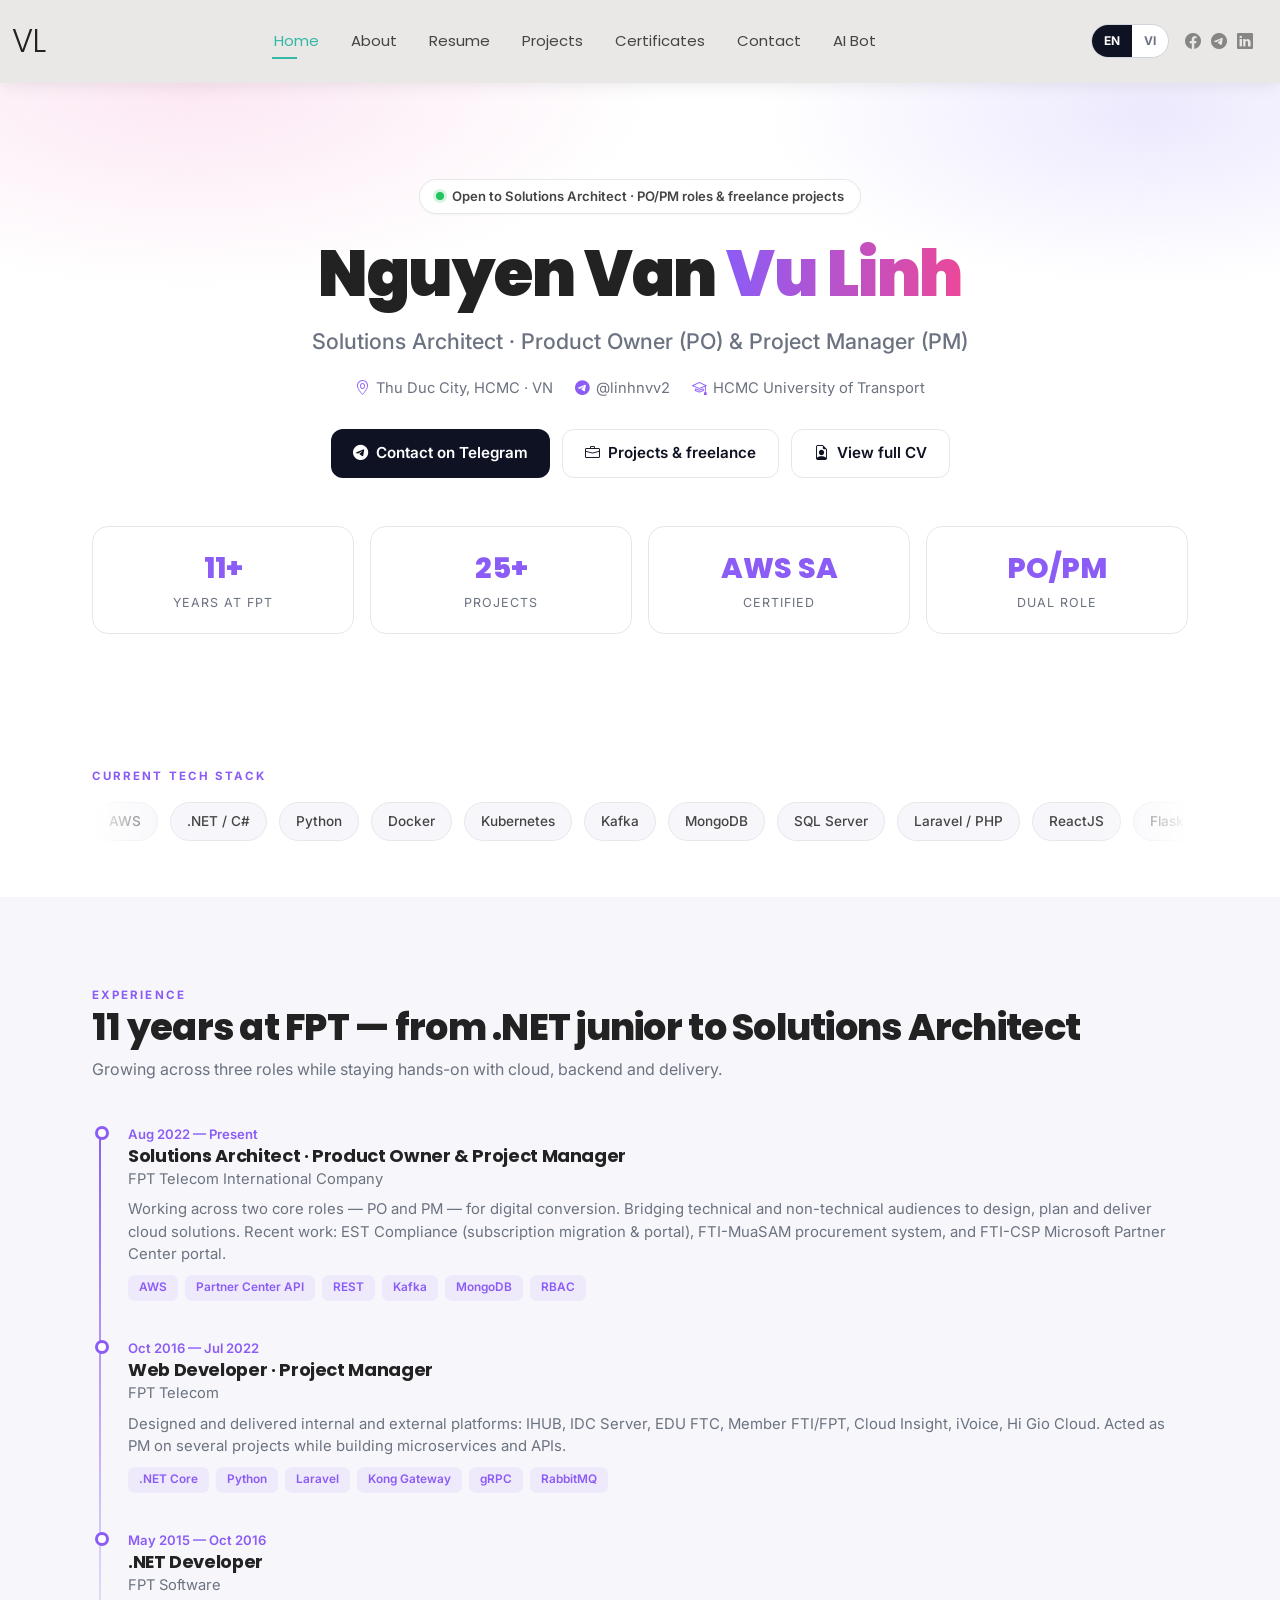
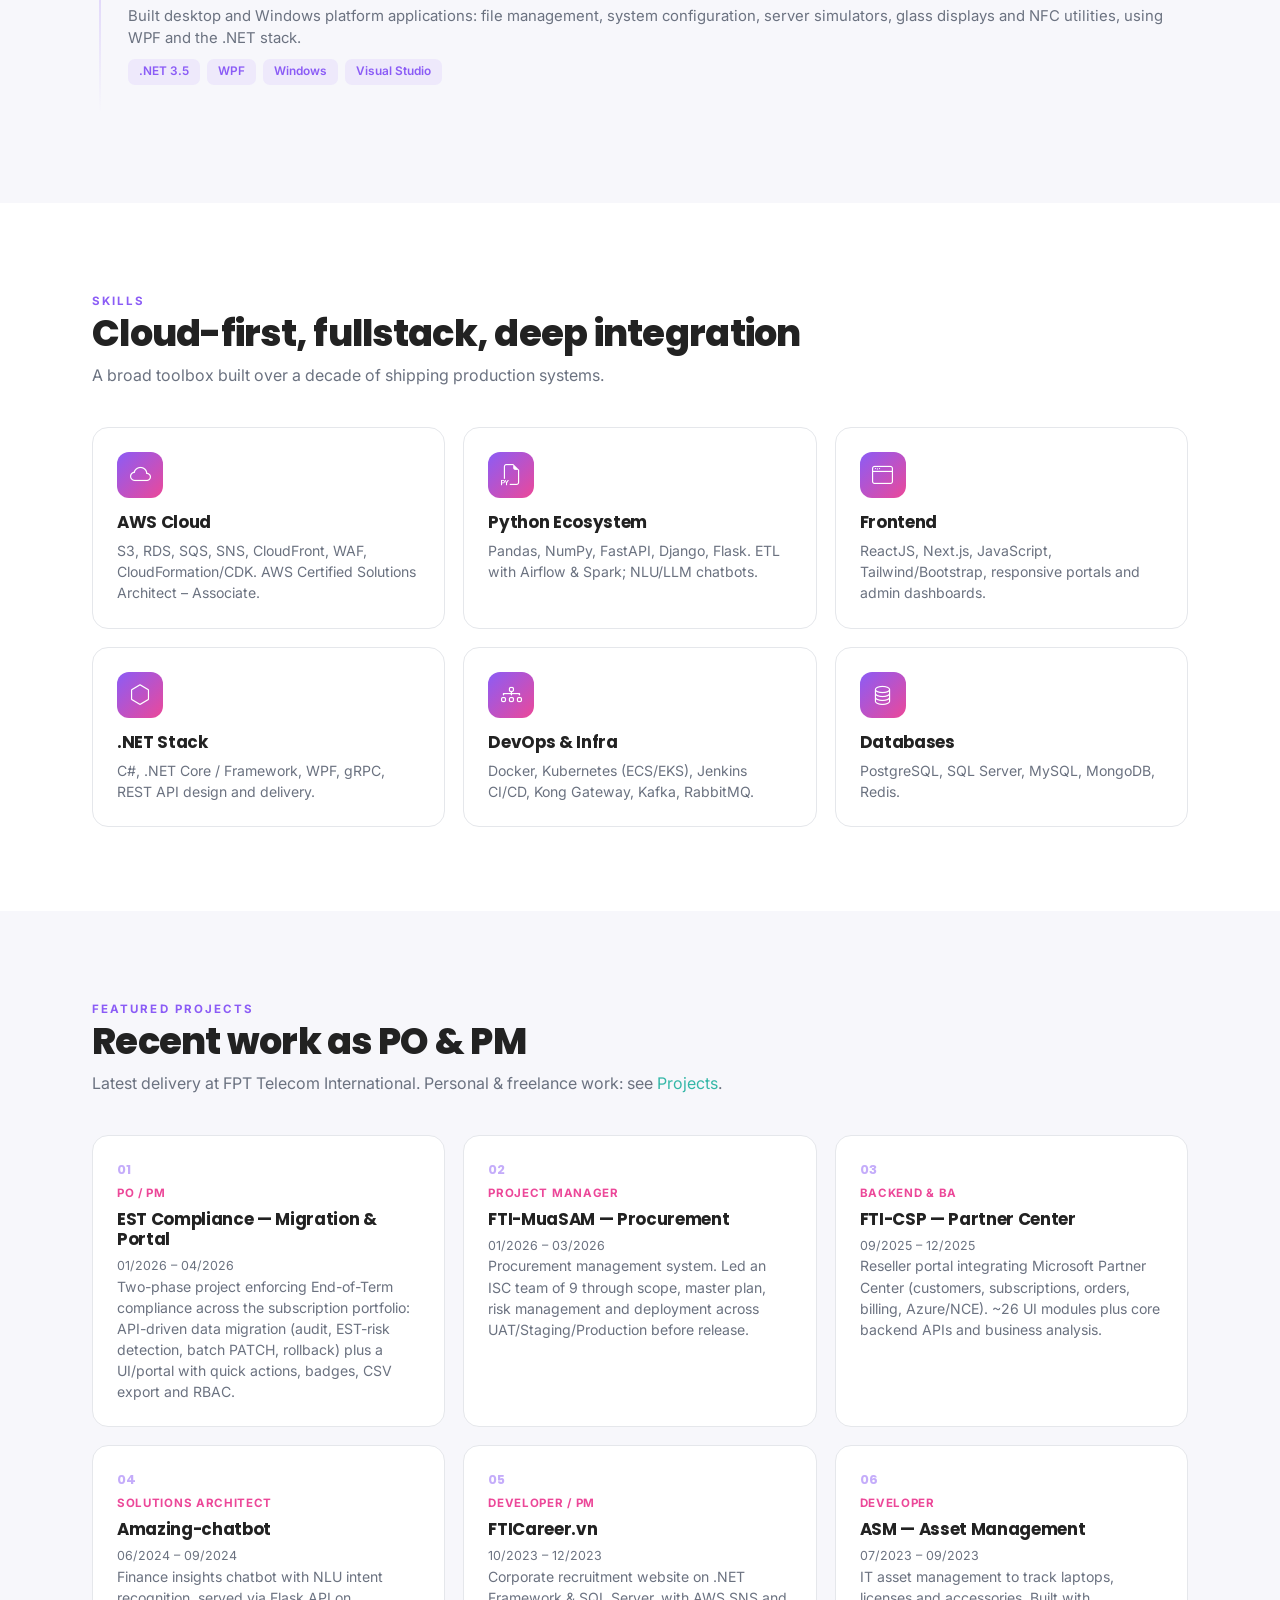
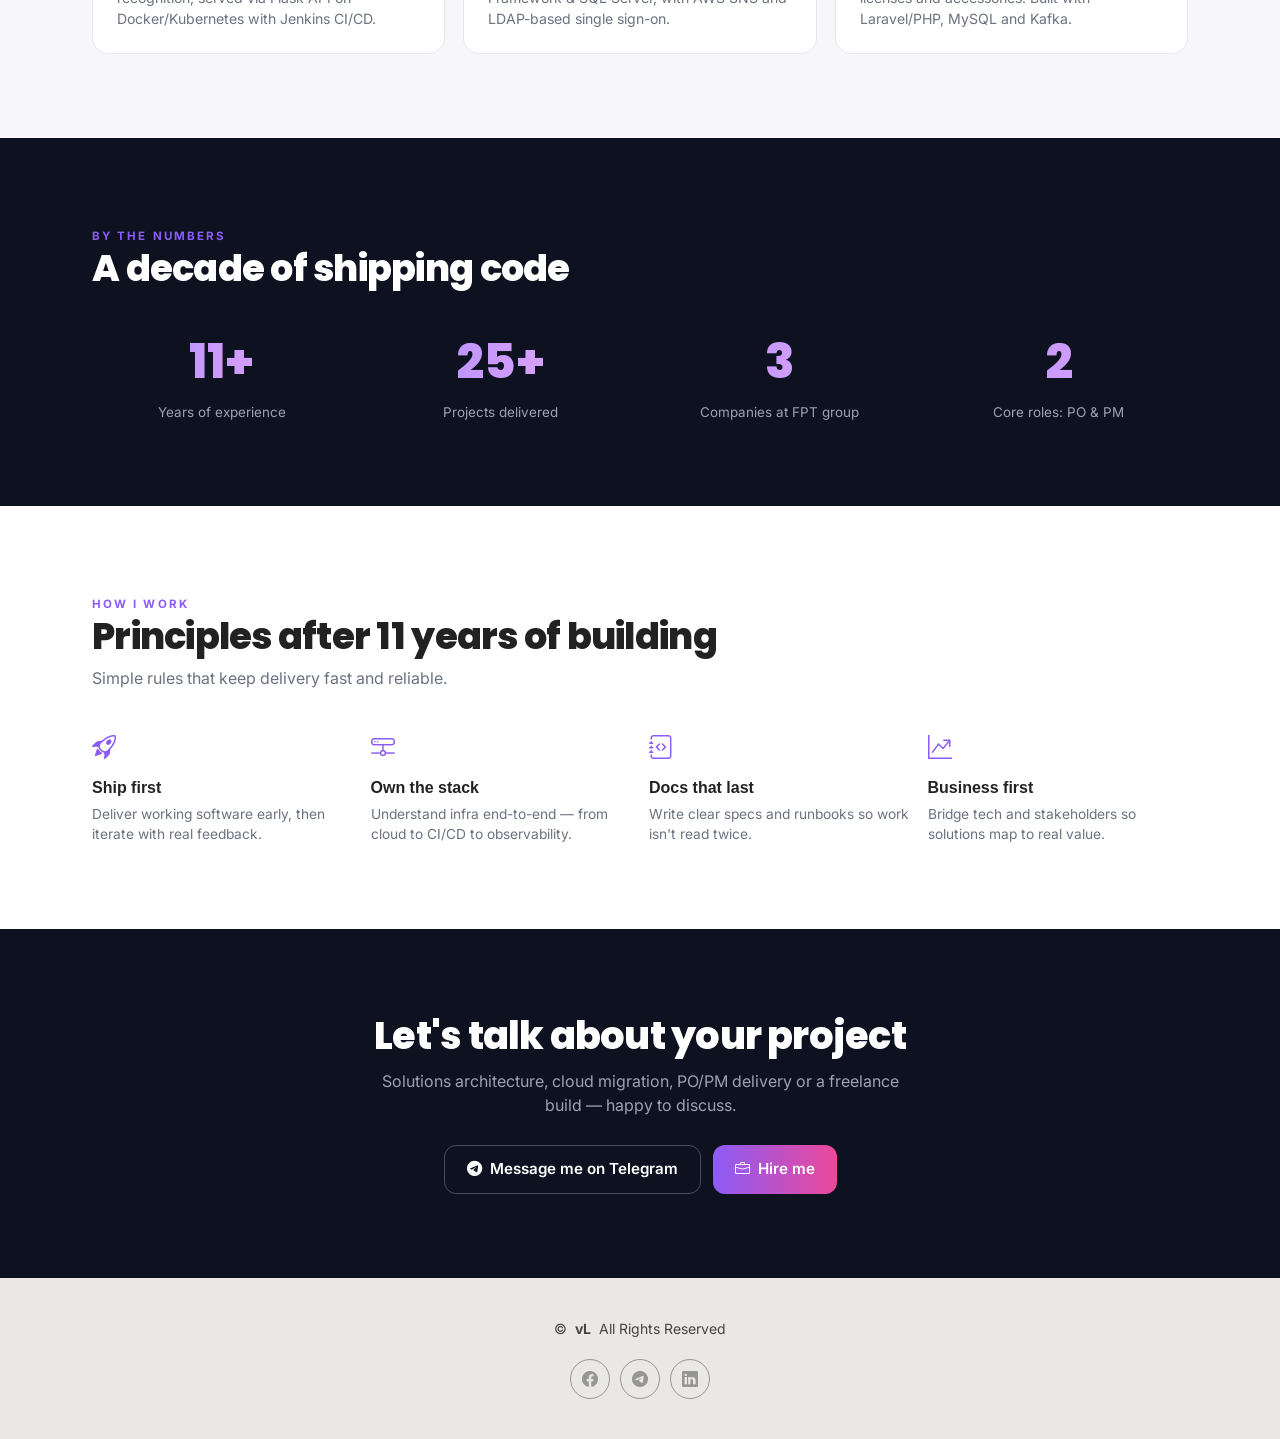
==== commit 130122b7: "Sync from live site (S3) 18/11/2026: new layout, VI/EN switch, Projects page + AI films & Vietnamese" ====
--- a/index.html
+++ b/index.html
@@ -1,13 +1,20 @@
 <!DOCTYPE html>
-<html lang="en">
+<html lang="en" data-lang="en">
 
 <head>
   <meta charset="utf-8">
   <meta content="width=device-width, initial-scale=1.0" name="viewport">
   <title>Nguyen Van Vu Linh — Solutions Architect · PO/PM</title>
-  <meta name="description"
-    content="Nguyen Van Vu Linh — Solutions Architect, Product Owner & Project Manager. 11 years at FPT building cloud-first, fullstack, deeply integrated systems.">
-  <meta name="keywords" content="Solutions Architect, Product Owner, Project Manager, AWS, .NET, Python, FPT">
+  <meta name="description" content="Nguyen Van Vu Linh — Solutions Architect, Product Owner &amp; Project Manager. 11 years at FPT; open to freelance projects.">
+  <meta name="keywords" content="Solutions Architect, Product Owner, Project Manager, Freelance, AWS, .NET, Python, Laravel">
+  <script>
+    /* Ngôn ngữ: chọn trước đó (localStorage) > ngôn ngữ trình duyệt. Chạy trước khi vẽ trang để không nháy chữ. */
+    (function () {
+      var l = localStorage.getItem('site-lang') || ((navigator.language || '').toLowerCase().indexOf('vi') === 0 ? 'vi' : 'en');
+      document.documentElement.setAttribute('data-lang', l);
+      document.documentElement.lang = l;
+    })();
+  </script>
 
   <!-- Favicons -->
   <link href="assets/img/favicon.png" rel="icon">
@@ -16,145 +23,20 @@
   <!-- Fonts -->
   <link href="https://fonts.googleapis.com" rel="preconnect">
   <link href="https://fonts.gstatic.com" rel="preconnect" crossorigin>
-  <link
-    href="https://fonts.googleapis.com/css2?family=Inter:wght@300;400;500;600;700;800;900&family=Poppins:wght@400;500;600;700;800&display=swap"
-    rel="stylesheet">
-
-  <!-- Vendor CSS Files -->
+  <link href="https://fonts.googleapis.com/css2?family=Inter:wght@300;400;500;600;700;800;900&family=Poppins:wght@400;500;600;700;800&display=swap" rel="stylesheet">
+
+  <!-- Vendor CSS -->
   <link href="assets/vendor/bootstrap/css/bootstrap.min.css" rel="stylesheet">
   <link href="assets/vendor/bootstrap-icons/bootstrap-icons.css" rel="stylesheet">
   <link href="assets/vendor/aos/aos.css" rel="stylesheet">
-
-  <!-- Main CSS File -->
+  <link href="assets/vendor/glightbox/css/glightbox.min.css" rel="stylesheet">
+
+  <!-- Site CSS -->
   <link href="assets/css/main.css" rel="stylesheet">
-
-  <!-- Landing (infor-style) overrides — scoped to .lp-* so other pages are untouched -->
-  <style>
-    :root {
-      --lp-accent: #8b5cf6;
-      --lp-accent2: #ec4899;
-      --lp-ink: #0f1222;
-      --lp-ink-soft: #6b7280;
-      --lp-line: #e5e7eb;
-      --lp-bg-soft: #f7f7fb;
-      --lp-dark: #0e1220;
-    }
-
-    .lp { font-family: "Inter", system-ui, -apple-system, "Segoe UI", sans-serif; color: var(--lp-ink); }
-    .lp h1, .lp h2, .lp h3 { font-family: "Poppins", "Inter", sans-serif; letter-spacing: -0.02em; }
-    .lp .container { max-width: 1120px; }
-    .lp-eyebrow {
-      text-transform: uppercase; letter-spacing: .18em; font-size: .72rem; font-weight: 700;
-      color: var(--lp-accent);
-    }
-    .lp-section { padding: 84px 0; }
-    .lp-section h2 { font-size: clamp(1.6rem, 3vw, 2.3rem); font-weight: 800; margin-bottom: 8px; }
-    .lp-section .lp-sub { color: var(--lp-ink-soft); max-width: 640px; margin-bottom: 40px; }
-
-    /* Hero */
-    .lp-hero {
-      position: relative; padding: 96px 0 72px; text-align: center; overflow: hidden;
-      background:
-        radial-gradient(60% 55% at 15% 0%, #fce7f3 0%, transparent 60%),
-        radial-gradient(55% 50% at 90% 5%, #ede9fe 0%, transparent 55%),
-        #ffffff;
-    }
-    .lp-badge {
-      display: inline-flex; align-items: center; gap: 8px; padding: 7px 16px; border-radius: 999px;
-      background: #fff; border: 1px solid var(--lp-line); font-size: .82rem; font-weight: 600;
-      box-shadow: 0 1px 2px rgba(0,0,0,.04); margin-bottom: 22px;
-    }
-    .lp-badge .dot { width: 8px; height: 8px; border-radius: 50%; background: #22c55e; box-shadow: 0 0 0 3px rgba(34,197,94,.18); }
-    .lp-hero h1 { font-size: clamp(2.2rem, 6vw, 4rem); font-weight: 900; margin: 0 0 12px; }
-    .lp-hero h1 .grad {
-      background: linear-gradient(90deg, var(--lp-accent), var(--lp-accent2));
-      -webkit-background-clip: text; background-clip: text; -webkit-text-fill-color: transparent;
-    }
-    .lp-hero .role { font-size: clamp(1rem, 2.4vw, 1.35rem); color: var(--lp-ink-soft); font-weight: 500; margin-bottom: 20px; }
-    .lp-hero .meta { display: flex; flex-wrap: wrap; gap: 8px 22px; justify-content: center; color: var(--lp-ink-soft); font-size: .92rem; margin-bottom: 30px; }
-    .lp-hero .meta i { color: var(--lp-accent); margin-right: 6px; }
-    .lp-cta { display: flex; gap: 12px; justify-content: center; flex-wrap: wrap; }
-    .lp-btn {
-      display: inline-flex; align-items: center; gap: 8px; padding: 12px 22px; border-radius: 12px;
-      font-weight: 600; font-size: .95rem; text-decoration: none; transition: transform .15s ease, box-shadow .15s ease;
-    }
-    .lp-btn-primary { background: var(--lp-ink); color: #fff; }
-    .lp-btn-primary:hover { color: #fff; transform: translateY(-2px); box-shadow: 0 10px 24px rgba(15,18,34,.22); }
-    .lp-btn-ghost { background: #fff; color: var(--lp-ink); border: 1px solid var(--lp-line); }
-    .lp-btn-ghost:hover { color: var(--lp-accent); border-color: var(--lp-accent); transform: translateY(-2px); }
-
-    /* Stat boxes */
-    .lp-stats { display: grid; grid-template-columns: repeat(4, 1fr); gap: 16px; margin-top: 48px; }
-    .lp-stat { background: #fff; border: 1px solid var(--lp-line); border-radius: 16px; padding: 20px 14px; }
-    .lp-stat .n { font-family: "Poppins", sans-serif; font-size: 1.8rem; font-weight: 800; color: var(--lp-accent); }
-    .lp-stat .l { font-size: .78rem; color: var(--lp-ink-soft); text-transform: uppercase; letter-spacing: .08em; margin-top: 4px; }
-
-    /* Tech pills */
-    .lp-pills { display: flex; flex-wrap: wrap; gap: 10px; }
-    .lp-pill { padding: 8px 16px; border-radius: 999px; background: var(--lp-bg-soft); border: 1px solid var(--lp-line); font-size: .85rem; font-weight: 500; white-space: nowrap; transition: transform .15s ease, border-color .15s ease, color .15s ease; }
-    .lp-pill:hover { transform: translateY(-2px); border-color: var(--lp-accent); color: var(--lp-accent); }
-
-    /* Marquee (auto-scrolling tech stack) */
-    .lp-marquee { position: relative; overflow: hidden; -webkit-mask-image: linear-gradient(90deg, transparent, #000 8%, #000 92%, transparent); mask-image: linear-gradient(90deg, transparent, #000 8%, #000 92%, transparent); }
-    .lp-marquee-track { display: flex; gap: 12px; width: max-content; animation: lp-scroll 26s linear infinite; }
-    .lp-marquee:hover .lp-marquee-track { animation-play-state: paused; }
-    @keyframes lp-scroll { from { transform: translateX(0); } to { transform: translateX(-50%); } }
-    @media (prefers-reduced-motion: reduce) { .lp-marquee-track { animation: none; flex-wrap: wrap; } }
-
-    /* Timeline */
-    .lp-timeline { position: relative; padding-left: 28px; }
-    .lp-timeline::before { content: ""; position: absolute; left: 7px; top: 6px; bottom: 6px; width: 2px; background: linear-gradient(var(--lp-accent), transparent); }
-    .lp-tl-item { position: relative; padding: 0 0 34px 8px; }
-    .lp-tl-item::before { content: ""; position: absolute; left: -25px; top: 5px; width: 14px; height: 14px; border-radius: 50%; background: #fff; border: 3px solid var(--lp-accent); }
-    .lp-tl-item h3 { font-size: 1.12rem; font-weight: 700; margin: 0; }
-    .lp-tl-item .when { font-size: .82rem; color: var(--lp-accent); font-weight: 600; }
-    .lp-tl-item .org { color: var(--lp-ink-soft); font-size: .92rem; margin: 2px 0 8px; }
-    .lp-tl-item p { color: var(--lp-ink-soft); font-size: .93rem; margin: 0 0 10px; }
-    .lp-tags { display: flex; flex-wrap: wrap; gap: 7px; }
-    .lp-tag { font-size: .74rem; padding: 4px 11px; border-radius: 7px; background: rgba(139,92,246,.09); color: var(--lp-accent); font-weight: 600; }
-
-    /* Cards grid */
-    .lp-grid { display: grid; grid-template-columns: repeat(3, 1fr); gap: 18px; }
-    .lp-card { background: #fff; border: 1px solid var(--lp-line); border-radius: 16px; padding: 24px; transition: transform .18s ease, box-shadow .18s ease; }
-    .lp-card:hover { transform: translateY(-4px); box-shadow: 0 16px 40px rgba(15,18,34,.08); }
-    .lp-card .ico { width: 46px; height: 46px; border-radius: 12px; display: grid; place-items: center; color: #fff; font-size: 1.3rem; background: linear-gradient(135deg, var(--lp-accent), var(--lp-accent2)); margin-bottom: 14px; }
-    .lp-card h3 { font-size: 1.05rem; font-weight: 700; margin: 0 0 8px; }
-    .lp-card p { color: var(--lp-ink-soft); font-size: .88rem; margin: 0; }
-    .lp-card .num { font-family: "Poppins", sans-serif; font-size: .8rem; font-weight: 700; color: var(--lp-accent); opacity: .5; }
-
-    /* Projects card extras */
-    .lp-proj .role { display: inline-block; font-size: .72rem; font-weight: 700; color: var(--lp-accent2); text-transform: uppercase; letter-spacing: .06em; margin-bottom: 6px; }
-    .lp-proj .when { font-size: .78rem; color: var(--lp-ink-soft); }
-
-    /* Dark numbers section */
-    .lp-dark { background: var(--lp-dark); color: #fff; }
-    .lp-dark h2 { color: #fff; }
-    .lp-dark .lp-num-grid { display: grid; grid-template-columns: repeat(4, 1fr); gap: 20px; text-align: center; }
-    .lp-dark .lp-num .n { font-family: "Poppins", sans-serif; font-size: clamp(2rem, 4vw, 3rem); font-weight: 800; background: linear-gradient(90deg, #a78bfa, #f0abfc); -webkit-background-clip: text; background-clip: text; -webkit-text-fill-color: transparent; }
-    .lp-dark .lp-num .l { color: #9ca3af; font-size: .84rem; margin-top: 4px; }
-
-    /* Principles */
-    .lp-princ { display: grid; grid-template-columns: repeat(4, 1fr); gap: 18px; }
-    .lp-princ .it i { font-size: 1.5rem; color: var(--lp-accent); }
-    .lp-princ .it h4 { font-size: 1rem; font-weight: 700; margin: 12px 0 6px; }
-    .lp-princ .it p { color: var(--lp-ink-soft); font-size: .86rem; margin: 0; }
-
-    /* Final CTA */
-    .lp-final { background: var(--lp-dark); color: #fff; text-align: center; padding: 84px 0; }
-    .lp-final h2 { color: #fff; font-size: clamp(1.6rem, 3.5vw, 2.4rem); font-weight: 800; }
-    .lp-final p { color: #9ca3af; max-width: 520px; margin: 10px auto 28px; }
-
-    @media (max-width: 991px) { .lp-grid, .lp-princ, .lp-dark .lp-num-grid { grid-template-columns: repeat(2, 1fr); } }
-    @media (max-width: 640px) { .lp-stats, .lp-grid, .lp-princ, .lp-dark .lp-num-grid { grid-template-columns: 1fr 1fr; } .lp-grid { grid-template-columns: 1fr; } }
-
-    /* Fallback: if AOS never fires (JS disabled / slow), content stays visible */
-    .no-js [data-aos] { opacity: 1 !important; transform: none !important; }
-    [data-aos] { transition-duration: .5s; }
-  </style>
-
+  <link href="assets/css/site.css" rel="stylesheet">
 </head>
 
-<body class="index-page lp">
+<body class="lp" data-title-en="Nguyen Van Vu Linh — Solutions Architect · PO/PM" data-title-vi="Nguyễn Văn Vũ Linh — Solutions Architect · PO/PM">
 
   <header id="header" class="header d-flex align-items-center light-background sticky-top">
     <div class="container-fluid position-relative d-flex align-items-center justify-content-between">
@@ -165,22 +47,26 @@
 
       <nav id="navmenu" class="navmenu">
         <ul>
-          <li><a href="index.html" class="active">Home</a></li>
-          <li><a href="about.html">About</a></li>
-          <li><a href="resume.html">Resume</a></li>
-          <li><a href="certificates.html">Certificates</a></li>
-          <li><a href="contact.html">Contact</a></li>
-          <li><a href="telegram.html">Telegram AI Bot</a></li>
+          <li><a href="index.html" class="active"><span lang="en">Home</span><span lang="vi">Trang chủ</span></a></li>
+          <li><a href="about.html"><span lang="en">About</span><span lang="vi">Giới thiệu</span></a></li>
+          <li><a href="resume.html"><span lang="en">Resume</span><span lang="vi">Hồ sơ</span></a></li>
+          <li><a href="projects.html"><span lang="en">Projects</span><span lang="vi">Dự án</span></a></li>
+          <li><a href="certificates.html"><span lang="en">Certificates</span><span lang="vi">Chứng chỉ</span></a></li>
+          <li><a href="contact.html"><span lang="en">Contact</span><span lang="vi">Liên hệ</span></a></li>
+          <li><a href="telegram.html"><span lang="en">AI Bot</span><span lang="vi">Bot AI</span></a></li>
         </ul>
         <i class="mobile-nav-toggle d-xl-none bi bi-list"></i>
       </nav>
 
-      <div class="header-social-links">
-        <a target="_blank" href="https://www.facebook.com/quangvulinh/" class="facebook"><i
-            class="bi bi-facebook"></i></a>
-        <a target="_blank" href="https://t.me/linhnvv2/" class="instagram"><i class="bi bi-telegram"></i></a>
-        <a target="_blank" href="https://www.linkedin.com/in/quangvulinh/" class="linkedin"><i
-            class="bi bi-linkedin"></i></a>
+      <div class="header-tools">
+        <div class="lang-switch" role="group" aria-label="Language / Ngôn ngữ">
+          <button type="button" data-set-lang="en" title="English">EN</button><button type="button" data-set-lang="vi" title="Tiếng Việt">VI</button>
+        </div>
+        <div class="header-social-links">
+          <a target="_blank" rel="noopener" href="https://www.facebook.com/quangvulinh/" aria-label="Facebook"><i class="bi bi-facebook"></i></a>
+          <a target="_blank" rel="noopener" href="https://t.me/linhnvv2/" aria-label="Telegram"><i class="bi bi-telegram"></i></a>
+          <a target="_blank" rel="noopener" href="https://www.linkedin.com/in/quangvulinh/" aria-label="LinkedIn"><i class="bi bi-linkedin"></i></a>
+        </div>
       </div>
 
     </div>
@@ -191,24 +77,24 @@
     <!-- Hero -->
     <section class="lp-hero">
       <div class="container" data-aos="fade-up">
-        <span class="lp-badge"><span class="dot"></span> Open to Solutions Architect · PO/PM roles</span>
-        <h1>Nguyen Van <span class="grad">Vu Linh</span></h1>
+        <span class="lp-badge"><span class="dot"></span> <span lang="en">Open to Solutions Architect · PO/PM roles &amp; freelance projects</span><span lang="vi">Sẵn sàng nhận vai trò Solutions Architect · PO/PM và dự án freelance</span></span>
+        <h1 lang="en">Nguyen Van <span class="grad">Vu Linh</span></h1><h1 lang="vi">Nguyễn Văn <span class="grad">Vũ Linh</span></h1>
         <p class="role">Solutions Architect · Product Owner (PO) &amp; Project Manager (PM)</p>
         <div class="meta">
-          <span><i class="bi bi-geo-alt"></i>Thu Duc City, HCMC · VN</span>
+          <span><i class="bi bi-geo-alt"></i><span lang="en">Thu Duc City, HCMC · VN</span><span lang="vi">TP. Thủ Đức, TP.HCM</span></span>
           <span><i class="bi bi-telegram"></i>@linhnvv2</span>
-          <span><i class="bi bi-mortarboard"></i>HCMC University of Transport</span>
+          <span><i class="bi bi-mortarboard"></i><span lang="en">HCMC University of Transport</span><span lang="vi">ĐH Giao thông Vận tải TP.HCM</span></span>
         </div>
         <div class="lp-cta">
-          <a class="lp-btn lp-btn-primary" target="_blank" href="https://t.me/linhnvv2/"><i class="bi bi-telegram"></i>Contact on Telegram</a>
-          <a class="lp-btn lp-btn-ghost" href="resume.html"><i class="bi bi-file-earmark-person"></i>View full CV</a>
-        </div>
-
+          <a class="lp-btn lp-btn-primary" target="_blank" rel="noopener" href="https://t.me/linhnvv2/"><i class="bi bi-telegram"></i><span lang="en">Contact on Telegram</span><span lang="vi">Nhắn Telegram</span></a>
+          <a class="lp-btn lp-btn-ghost" href="projects.html"><i class="bi bi-briefcase"></i><span lang="en">Projects &amp; freelance</span><span lang="vi">Dự án &amp; freelance</span></a>
+          <a class="lp-btn lp-btn-ghost" href="resume.html"><i class="bi bi-file-earmark-person"></i><span lang="en">View full CV</span><span lang="vi">Xem CV đầy đủ</span></a>
+        </div>
         <div class="lp-stats" data-aos="fade-up" data-aos-delay="100">
-          <div class="lp-stat"><div class="n">11+</div><div class="l">Years at FPT</div></div>
-          <div class="lp-stat"><div class="n">25+</div><div class="l">Projects</div></div>
-          <div class="lp-stat"><div class="n">AWS SA</div><div class="l">Certified</div></div>
-          <div class="lp-stat"><div class="n">PO/PM</div><div class="l">Dual role</div></div>
+          <div class="lp-stat"><div class="n">11+</div><div lang="en" class="l">Years at FPT</div><div lang="vi" class="l">Năm tại FPT</div></div>
+          <div class="lp-stat"><div class="n">25+</div><div lang="en" class="l">Projects</div><div lang="vi" class="l">Dự án</div></div>
+          <div class="lp-stat"><div class="n">AWS SA</div><div lang="en" class="l">Certified</div><div lang="vi" class="l">Chứng chỉ</div></div>
+          <div class="lp-stat"><div class="n">PO/PM</div><div lang="en" class="l">Dual role</div><div lang="vi" class="l">Hai vai trò</div></div>
         </div>
       </div>
     </section>
@@ -216,141 +102,107 @@
     <!-- Tech stack -->
     <section class="lp-section" style="padding-top:56px;padding-bottom:56px;">
       <div class="container" data-aos="fade-up">
-        <span class="lp-eyebrow">Current tech stack</span>
+        <span lang="en" class="lp-eyebrow">Current tech stack</span><span lang="vi" class="lp-eyebrow">Công nghệ đang dùng</span>
         <div class="lp-marquee" style="margin-top:16px;">
-          <div class="lp-marquee-track">
-            <span class="lp-pill">AWS</span><span class="lp-pill">.NET / C#</span><span class="lp-pill">Python</span>
-            <span class="lp-pill">Docker</span><span class="lp-pill">Kubernetes</span><span class="lp-pill">Kafka</span>
-            <span class="lp-pill">MongoDB</span><span class="lp-pill">SQL Server</span><span class="lp-pill">Laravel / PHP</span>
-            <span class="lp-pill">ReactJS</span><span class="lp-pill">Flask / FastAPI</span><span class="lp-pill">Jenkins</span>
-            <!-- duplicate for seamless loop -->
-            <span class="lp-pill">AWS</span><span class="lp-pill">.NET / C#</span><span class="lp-pill">Python</span>
-            <span class="lp-pill">Docker</span><span class="lp-pill">Kubernetes</span><span class="lp-pill">Kafka</span>
-            <span class="lp-pill">MongoDB</span><span class="lp-pill">SQL Server</span><span class="lp-pill">Laravel / PHP</span>
-            <span class="lp-pill">ReactJS</span><span class="lp-pill">Flask / FastAPI</span><span class="lp-pill">Jenkins</span>
-          </div>
-        </div>
-      </div>
-    </section>
-
-    <!-- Experience timeline -->
+          <div class="lp-marquee-track"><span class="lp-pill">AWS</span><span class="lp-pill">.NET / C#</span><span class="lp-pill">Python</span><span class="lp-pill">Docker</span><span class="lp-pill">Kubernetes</span><span class="lp-pill">Kafka</span><span class="lp-pill">MongoDB</span><span class="lp-pill">SQL Server</span><span class="lp-pill">Laravel / PHP</span><span class="lp-pill">ReactJS</span><span class="lp-pill">Flask / FastAPI</span><span class="lp-pill">Jenkins</span><span class="lp-pill">AWS</span><span class="lp-pill">.NET / C#</span><span class="lp-pill">Python</span><span class="lp-pill">Docker</span><span class="lp-pill">Kubernetes</span><span class="lp-pill">Kafka</span><span class="lp-pill">MongoDB</span><span class="lp-pill">SQL Server</span><span class="lp-pill">Laravel / PHP</span><span class="lp-pill">ReactJS</span><span class="lp-pill">Flask / FastAPI</span><span class="lp-pill">Jenkins</span></div>
+        </div>
+      </div>
+    </section>
+
     <section class="lp-section" style="background:var(--lp-bg-soft);">
       <div class="container" data-aos="fade-up">
-        <span class="lp-eyebrow">Experience</span>
-        <h2>11 years at FPT — from .NET junior to Solutions Architect</h2>
-        <p class="lp-sub">Growing across three roles while staying hands-on with cloud, backend and delivery.</p>
+        <span lang="en" class="lp-eyebrow">Experience</span><span lang="vi" class="lp-eyebrow">Kinh nghiệm</span>
+        <h2 lang="en">11 years at FPT — from .NET junior to Solutions Architect</h2><h2 lang="vi">11 năm tại FPT — từ lập trình viên .NET đến Solutions Architect</h2>
+        <p lang="en" class="lp-sub">Growing across three roles while staying hands-on with cloud, backend and delivery.</p><p lang="vi" class="lp-sub">Trải qua ba vai trò, vẫn trực tiếp làm cloud, backend và triển khai.</p>
         <div class="lp-timeline">
           <div class="lp-tl-item">
-            <span class="when">Aug 2022 — Present</span>
-            <h3>Solutions Architect · Product Owner &amp; Project Manager</h3>
+            <span lang="en" class="when">Aug 2022 — Present</span><span lang="vi" class="when">08/2022 — Nay</span>
+            <h3 lang="en">Solutions Architect · Product Owner &amp; Project Manager</h3><h3 lang="vi">Solutions Architect · Product Owner &amp; Project Manager</h3>
             <div class="org">FPT Telecom International Company</div>
-            <p>Working across two core roles — PO and PM — for digital conversion. Bridging technical and
-              non-technical audiences to design, plan and deliver cloud solutions. Recent work: EST Compliance
-              (subscription migration &amp; portal), FTI-MuaSAM procurement system, and FTI-CSP Microsoft Partner
-              Center portal.</p>
-            <div class="lp-tags">
-              <span class="lp-tag">AWS</span><span class="lp-tag">Partner Center API</span><span class="lp-tag">REST</span>
-              <span class="lp-tag">Kafka</span><span class="lp-tag">MongoDB</span><span class="lp-tag">RBAC</span>
-            </div>
+            <p lang="en">Working across two core roles — PO and PM — for digital conversion. Bridging technical and non-technical audiences to design, plan and deliver cloud solutions. Recent work: EST Compliance (subscription migration &amp; portal), FTI-MuaSAM procurement system, and FTI-CSP Microsoft Partner Center portal.</p><p lang="vi">Đảm nhận song song hai vai trò PO và PM cho mảng chuyển đổi số. Làm cầu nối giữa đội kỹ thuật và phía nghiệp vụ để thiết kế, lập kế hoạch và triển khai giải pháp cloud. Dự án gần đây: EST Compliance (chuyển đổi thuê bao &amp; cổng quản lý), hệ thống mua sắm FTI-MuaSAM và cổng FTI-CSP tích hợp Microsoft Partner Center.</p>
+            <div class="lp-tags"><span class="lp-tag">AWS</span><span class="lp-tag">Partner Center API</span><span class="lp-tag">REST</span><span class="lp-tag">Kafka</span><span class="lp-tag">MongoDB</span><span class="lp-tag">RBAC</span></div>
           </div>
           <div class="lp-tl-item">
-            <span class="when">Oct 2016 — Jul 2022</span>
-            <h3>Web Developer · Project Manager</h3>
+            <span lang="en" class="when">Oct 2016 — Jul 2022</span><span lang="vi" class="when">10/2016 — 07/2022</span>
+            <h3 lang="en">Web Developer · Project Manager</h3><h3 lang="vi">Lập trình viên Web · Quản lý dự án</h3>
             <div class="org">FPT Telecom</div>
-            <p>Designed and delivered internal and external platforms: IHUB, IDC Server, EDU FTC, Member FTI/FPT,
-              Cloud Insight, iVoice, Hi Gio Cloud. Acted as PM on several projects while building microservices and
-              APIs.</p>
-            <div class="lp-tags">
-              <span class="lp-tag">.NET Core</span><span class="lp-tag">Python</span><span class="lp-tag">Laravel</span>
-              <span class="lp-tag">Kong Gateway</span><span class="lp-tag">gRPC</span><span class="lp-tag">RabbitMQ</span>
-            </div>
+            <p lang="en">Designed and delivered internal and external platforms: IHUB, IDC Server, EDU FTC, Member FTI/FPT, Cloud Insight, iVoice, Hi Gio Cloud. Acted as PM on several projects while building microservices and APIs.</p><p lang="vi">Thiết kế và triển khai các nền tảng nội bộ và cho khách hàng: IHUB, IDC Server, EDU FTC, Member FTI/FPT, Cloud Insight, iVoice, Hi Gio Cloud. Kiêm PM nhiều dự án song song với xây dựng microservice và API.</p>
+            <div class="lp-tags"><span class="lp-tag">.NET Core</span><span class="lp-tag">Python</span><span class="lp-tag">Laravel</span><span class="lp-tag">Kong Gateway</span><span class="lp-tag">gRPC</span><span class="lp-tag">RabbitMQ</span></div>
           </div>
           <div class="lp-tl-item">
-            <span class="when">May 2015 — Oct 2016</span>
-            <h3>.NET Developer</h3>
+            <span lang="en" class="when">May 2015 — Oct 2016</span><span lang="vi" class="when">05/2015 — 10/2016</span>
+            <h3 lang="en">.NET Developer</h3><h3 lang="vi">Lập trình viên .NET</h3>
             <div class="org">FPT Software</div>
-            <p>Built desktop and Windows platform applications: file management, system configuration, server
-              simulators, glass displays and NFC utilities, using WPF and the .NET stack.</p>
-            <div class="lp-tags">
-              <span class="lp-tag">.NET 3.5</span><span class="lp-tag">WPF</span><span class="lp-tag">Windows</span>
-              <span class="lp-tag">Visual Studio</span>
-            </div>
-          </div>
-        </div>
-      </div>
-    </section>
-
-    <!-- Skills grid -->
+            <p lang="en">Built desktop and Windows platform applications: file management, system configuration, server simulators, glass displays and NFC utilities, using WPF and the .NET stack.</p><p lang="vi">Xây dựng ứng dụng desktop và nền tảng Windows: quản lý file, cấu hình hệ thống, giả lập máy chủ, ứng dụng cho kính thông minh và tiện ích NFC, dùng WPF và .NET.</p>
+            <div class="lp-tags"><span class="lp-tag">.NET 3.5</span><span class="lp-tag">WPF</span><span class="lp-tag">Windows</span><span class="lp-tag">Visual Studio</span></div>
+          </div>
+        </div>
+      </div>
+    </section>
+
     <section class="lp-section">
       <div class="container" data-aos="fade-up">
-        <span class="lp-eyebrow">Skills</span>
-        <h2>Cloud-first, fullstack, deep integration</h2>
-        <p class="lp-sub">A broad toolbox built over a decade of shipping production systems.</p>
+        <span lang="en" class="lp-eyebrow">Skills</span><span lang="vi" class="lp-eyebrow">Kỹ năng</span>
+        <h2 lang="en">Cloud-first, fullstack, deep integration</h2><h2 lang="vi">Ưu tiên cloud, fullstack, tích hợp sâu</h2>
+        <p lang="en" class="lp-sub">A broad toolbox built over a decade of shipping production systems.</p><p lang="vi" class="lp-sub">Bộ công cụ tích luỹ qua hơn 10 năm đưa hệ thống vào chạy thật.</p>
         <div class="lp-grid">
-          <div class="lp-card"><div class="ico"><i class="bi bi-cloud"></i></div><h3>AWS Cloud</h3><p>S3, RDS, SQS, SNS, CloudFront, WAF, CloudFormation/CDK. AWS Certified Solutions Architect – Associate.</p></div>
-          <div class="lp-card"><div class="ico"><i class="bi bi-filetype-py"></i></div><h3>Python Ecosystem</h3><p>Pandas, NumPy, FastAPI, Django, Flask. ETL with Airflow &amp; Spark; NLU/LLM chatbots.</p></div>
-          <div class="lp-card"><div class="ico"><i class="bi bi-window"></i></div><h3>Frontend</h3><p>ReactJS, JavaScript, Bootstrap, responsive portals and admin dashboards.</p></div>
-          <div class="lp-card"><div class="ico"><i class="bi bi-hexagon"></i></div><h3>.NET Stack</h3><p>C#, .NET Core / Framework, WPF, gRPC, REST API design and delivery.</p></div>
-          <div class="lp-card"><div class="ico"><i class="bi bi-diagram-3"></i></div><h3>DevOps &amp; Infra</h3><p>Docker, Kubernetes (ECS/EKS), Jenkins CI/CD, Kong Gateway, Kafka, RabbitMQ.</p></div>
-          <div class="lp-card"><div class="ico"><i class="bi bi-database"></i></div><h3>Databases</h3><p>PostgreSQL, SQL Server, MySQL, MongoDB, Redis.</p></div>
-        </div>
-      </div>
-    </section>
-
-    <!-- Featured projects -->
+          <div class="lp-card"><div class="ico"><i class="bi bi-cloud"></i></div><h3 lang="en">AWS Cloud</h3><h3 lang="vi">AWS Cloud</h3><p lang="en">S3, RDS, SQS, SNS, CloudFront, WAF, CloudFormation/CDK. AWS Certified Solutions Architect – Associate.</p><p lang="vi">S3, RDS, SQS, SNS, CloudFront, WAF, CloudFormation/CDK. Chứng chỉ AWS Certified Solutions Architect – Associate.</p></div>
+          <div class="lp-card"><div class="ico"><i class="bi bi-filetype-py"></i></div><h3 lang="en">Python Ecosystem</h3><h3 lang="vi">Hệ sinh thái Python</h3><p lang="en">Pandas, NumPy, FastAPI, Django, Flask. ETL with Airflow &amp; Spark; NLU/LLM chatbots.</p><p lang="vi">Pandas, NumPy, FastAPI, Django, Flask. ETL với Airflow &amp; Spark; chatbot NLU/LLM.</p></div>
+          <div class="lp-card"><div class="ico"><i class="bi bi-window"></i></div><h3 lang="en">Frontend</h3><h3 lang="vi">Frontend</h3><p lang="en">ReactJS, Next.js, JavaScript, Tailwind/Bootstrap, responsive portals and admin dashboards.</p><p lang="vi">ReactJS, Next.js, JavaScript, Tailwind/Bootstrap, cổng thông tin và trang quản trị chạy tốt trên mọi màn hình.</p></div>
+          <div class="lp-card"><div class="ico"><i class="bi bi-hexagon"></i></div><h3 lang="en">.NET Stack</h3><h3 lang="vi">.NET</h3><p lang="en">C#, .NET Core / Framework, WPF, gRPC, REST API design and delivery.</p><p lang="vi">C#, .NET Core / Framework, WPF, gRPC, thiết kế và xây dựng REST API.</p></div>
+          <div class="lp-card"><div class="ico"><i class="bi bi-diagram-3"></i></div><h3 lang="en">DevOps &amp; Infra</h3><h3 lang="vi">DevOps &amp; Hạ tầng</h3><p lang="en">Docker, Kubernetes (ECS/EKS), Jenkins CI/CD, Kong Gateway, Kafka, RabbitMQ.</p><p lang="vi">Docker, Kubernetes (ECS/EKS), Jenkins CI/CD, Kong Gateway, Kafka, RabbitMQ.</p></div>
+          <div class="lp-card"><div class="ico"><i class="bi bi-database"></i></div><h3 lang="en">Databases</h3><h3 lang="vi">Cơ sở dữ liệu</h3><p lang="en">PostgreSQL, SQL Server, MySQL, MongoDB, Redis.</p><p lang="vi">PostgreSQL, SQL Server, MySQL, MongoDB, Redis.</p></div>
+        </div>
+      </div>
+    </section>
+
     <section class="lp-section" style="background:var(--lp-bg-soft);">
       <div class="container" data-aos="fade-up">
-        <span class="lp-eyebrow">Featured projects</span>
-        <h2>Recent work as PO &amp; PM</h2>
-        <p class="lp-sub">Latest delivery at FPT Telecom International.</p>
+        <span lang="en" class="lp-eyebrow">Featured projects</span><span lang="vi" class="lp-eyebrow">Dự án tiêu biểu</span>
+        <h2 lang="en">Recent work as PO &amp; PM</h2><h2 lang="vi">Dự án gần đây trong vai trò PO &amp; PM</h2>
+        <p lang="en" class="lp-sub">Latest delivery at FPT Telecom International. Personal &amp; freelance work: see <a href="projects.html">Projects</a>.</p><p lang="vi" class="lp-sub">Các dự án gần nhất tại FPT Telecom International. Dự án cá nhân &amp; freelance: xem trang <a href="projects.html">Dự án</a>.</p>
         <div class="lp-grid">
           <div class="lp-card lp-proj">
             <div class="num">01</div>
             <span class="role">PO / PM</span>
             <h3>EST Compliance — Migration &amp; Portal</h3>
             <p class="when">01/2026 – 04/2026</p>
-            <p>Two-phase project enforcing End-of-Term compliance across the subscription portfolio: API-driven data
-              migration (audit, EST-risk detection, batch PATCH, rollback) plus a UI/portal with quick actions,
-              badges, CSV export and RBAC.</p>
+            <p lang="en">Two-phase project enforcing End-of-Term compliance across the subscription portfolio: API-driven data migration (audit, EST-risk detection, batch PATCH, rollback) plus a UI/portal with quick actions, badges, CSV export and RBAC.</p><p lang="vi">Dự án 2 giai đoạn đảm bảo tuân thủ End-of-Term cho toàn bộ thuê bao: chuyển đổi dữ liệu qua API (rà soát, phát hiện rủi ro EST, cập nhật hàng loạt, rollback) và cổng quản lý có thao tác nhanh, nhãn cảnh báo, xuất CSV, phân quyền.</p>
           </div>
           <div class="lp-card lp-proj">
             <div class="num">02</div>
             <span class="role">Project Manager</span>
             <h3>FTI-MuaSAM — Procurement</h3>
             <p class="when">01/2026 – 03/2026</p>
-            <p>Procurement management system. Led an ISC team of 9 through scope, master plan, risk management and
-              deployment across UAT/Staging/Production before release.</p>
+            <p lang="en">Procurement management system. Led an ISC team of 9 through scope, master plan, risk management and deployment across UAT/Staging/Production before release.</p><p lang="vi">Hệ thống quản lý mua sắm. Dẫn dắt đội ISC 9 người: chốt phạm vi, kế hoạch tổng, quản lý rủi ro và triển khai qua UAT/Staging/Production trước khi phát hành.</p>
           </div>
           <div class="lp-card lp-proj">
             <div class="num">03</div>
             <span class="role">Backend &amp; BA</span>
             <h3>FTI-CSP — Partner Center</h3>
             <p class="when">09/2025 – 12/2025</p>
-            <p>Reseller portal integrating Microsoft Partner Center (customers, subscriptions, orders, billing, Azure/NCE).
-              ~26 UI modules plus core backend APIs and business analysis.</p>
+            <p lang="en">Reseller portal integrating Microsoft Partner Center (customers, subscriptions, orders, billing, Azure/NCE). ~26 UI modules plus core backend APIs and business analysis.</p><p lang="vi">Cổng đại lý tích hợp Microsoft Partner Center (khách hàng, thuê bao, đơn hàng, cước, Azure/NCE). ~26 màn hình cùng các API backend lõi và phân tích nghiệp vụ.</p>
           </div>
           <div class="lp-card lp-proj">
             <div class="num">04</div>
             <span class="role">Solutions Architect</span>
             <h3>Amazing-chatbot</h3>
             <p class="when">06/2024 – 09/2024</p>
-            <p>Finance insights chatbot with NLU intent recognition, served via Flask API on Docker/Kubernetes with
-              Jenkins CI/CD.</p>
+            <p lang="en">Finance insights chatbot with NLU intent recognition, served via Flask API on Docker/Kubernetes with Jenkins CI/CD.</p><p lang="vi">Chatbot tra cứu tài chính, nhận diện ý định bằng NLU, phục vụ qua Flask API trên Docker/Kubernetes với Jenkins CI/CD.</p>
           </div>
           <div class="lp-card lp-proj">
             <div class="num">05</div>
             <span class="role">Developer / PM</span>
             <h3>FTICareer.vn</h3>
             <p class="when">10/2023 – 12/2023</p>
-            <p>Corporate recruitment website on .NET Framework &amp; SQL Server, with AWS SNS and LDAP-based single
-              sign-on.</p>
+            <p lang="en">Corporate recruitment website on .NET Framework &amp; SQL Server, with AWS SNS and LDAP-based single sign-on.</p><p lang="vi">Website tuyển dụng doanh nghiệp trên .NET Framework &amp; SQL Server, dùng AWS SNS và đăng nhập một lần qua LDAP.</p>
           </div>
           <div class="lp-card lp-proj">
             <div class="num">06</div>
             <span class="role">Developer</span>
             <h3>ASM — Asset Management</h3>
             <p class="when">07/2023 – 09/2023</p>
-            <p>IT asset management to track laptops, licenses and accessories. Built with Laravel/PHP, MySQL and Kafka.</p>
+            <p lang="en">IT asset management to track laptops, licenses and accessories. Built with Laravel/PHP, MySQL and Kafka.</p><p lang="vi">Quản lý tài sản CNTT: laptop, bản quyền phần mềm, phụ kiện. Xây dựng bằng Laravel/PHP, MySQL và Kafka.</p>
           </div>
         </div>
       </div>
@@ -359,28 +211,27 @@
     <!-- Dark numbers -->
     <section class="lp-section lp-dark">
       <div class="container" data-aos="fade-up">
-        <span class="lp-eyebrow">By the numbers</span>
-        <h2>A decade of shipping code</h2>
+        <span lang="en" class="lp-eyebrow">By the numbers</span><span lang="vi" class="lp-eyebrow">Những con số</span>
+        <h2 lang="en">A decade of shipping code</h2><h2 lang="vi">Hơn 10 năm viết và vận hành phần mềm</h2>
         <div class="lp-num-grid" style="margin-top:36px;">
-          <div class="lp-num"><div class="n">11+</div><div class="l">Years of experience</div></div>
-          <div class="lp-num"><div class="n">25+</div><div class="l">Projects delivered</div></div>
-          <div class="lp-num"><div class="n">3</div><div class="l">Companies at FPT group</div></div>
-          <div class="lp-num"><div class="n">2</div><div class="l">Core roles: PO &amp; PM</div></div>
-        </div>
-      </div>
-    </section>
-
-    <!-- Principles -->
+          <div class="lp-num"><div class="n">11+</div><div lang="en" class="l">Years of experience</div><div lang="vi" class="l">Năm kinh nghiệm</div></div>
+          <div class="lp-num"><div class="n">25+</div><div lang="en" class="l">Projects delivered</div><div lang="vi" class="l">Dự án đã bàn giao</div></div>
+          <div class="lp-num"><div class="n">3</div><div lang="en" class="l">Companies at FPT group</div><div lang="vi" class="l">Công ty trong tập đoàn FPT</div></div>
+          <div class="lp-num"><div class="n">2</div><div lang="en" class="l">Core roles: PO &amp; PM</div><div lang="vi" class="l">Vai trò chính: PO &amp; PM</div></div>
+        </div>
+      </div>
+    </section>
+
     <section class="lp-section">
       <div class="container" data-aos="fade-up">
-        <span class="lp-eyebrow">How I work</span>
-        <h2>Principles after 11 years of building</h2>
-        <p class="lp-sub">Simple rules that keep delivery fast and reliable.</p>
+        <span lang="en" class="lp-eyebrow">How I work</span><span lang="vi" class="lp-eyebrow">Cách tôi làm việc</span>
+        <h2 lang="en">Principles after 11 years of building</h2><h2 lang="vi">Nguyên tắc sau 11 năm làm sản phẩm</h2>
+        <p lang="en" class="lp-sub">Simple rules that keep delivery fast and reliable.</p><p lang="vi" class="lp-sub">Vài nguyên tắc đơn giản giúp triển khai nhanh và ổn định.</p>
         <div class="lp-princ">
-          <div class="it"><i class="bi bi-rocket-takeoff"></i><h4>Ship first</h4><p>Deliver working software early, then iterate with real feedback.</p></div>
-          <div class="it"><i class="bi bi-hdd-network"></i><h4>Own the stack</h4><p>Understand infra end-to-end — from cloud to CI/CD to observability.</p></div>
-          <div class="it"><i class="bi bi-journal-code"></i><h4>Docs that last</h4><p>Write clear specs and runbooks so work isn't read twice.</p></div>
-          <div class="it"><i class="bi bi-graph-up-arrow"></i><h4>Business first</h4><p>Bridge tech and stakeholders so solutions map to real value.</p></div>
+          <div class="it"><i class="bi bi-rocket-takeoff"></i><h4 lang="en">Ship first</h4><h4 lang="vi">Ra bản chạy sớm</h4><p lang="en">Deliver working software early, then iterate with real feedback.</p><p lang="vi">Có bản chạy được thật sớm, rồi cải tiến theo góp ý thực tế.</p></div>
+          <div class="it"><i class="bi bi-hdd-network"></i><h4 lang="en">Own the stack</h4><h4 lang="vi">Nắm toàn bộ hệ thống</h4><p lang="en">Understand infra end-to-end — from cloud to CI/CD to observability.</p><p lang="vi">Hiểu hạ tầng từ đầu tới cuối — cloud, CI/CD đến giám sát.</p></div>
+          <div class="it"><i class="bi bi-journal-code"></i><h4 lang="en">Docs that last</h4><h4 lang="vi">Tài liệu dùng được lâu</h4><p lang="en">Write clear specs and runbooks so work isn't read twice.</p><p lang="vi">Viết đặc tả và hướng dẫn vận hành rõ ràng, không ai phải hỏi lại.</p></div>
+          <div class="it"><i class="bi bi-graph-up-arrow"></i><h4 lang="en">Business first</h4><h4 lang="vi">Nghiệp vụ là trên hết</h4><p lang="en">Bridge tech and stakeholders so solutions map to real value.</p><p lang="vi">Kết nối kỹ thuật với các bên liên quan để giải pháp mang lại giá trị thật.</p></div>
         </div>
       </div>
     </section>
@@ -388,11 +239,11 @@
     <!-- Final CTA -->
     <section class="lp-final">
       <div class="container" data-aos="fade-up">
-        <h2>Let's talk about your project</h2>
-        <p>Solutions architecture, cloud migration, or PO/PM delivery — happy to discuss.</p>
+        <h2 lang="en">Let's talk about your project</h2><h2 lang="vi">Cùng trao đổi về dự án của bạn</h2>
+        <p lang="en">Solutions architecture, cloud migration, PO/PM delivery or a freelance build — happy to discuss.</p><p lang="vi">Kiến trúc giải pháp, chuyển đổi lên cloud, PO/PM hay làm dự án freelance — sẵn sàng trao đổi.</p>
         <div class="lp-cta">
-          <a class="lp-btn lp-btn-ghost" style="background:transparent;color:#fff;border-color:rgba(255,255,255,.25);" target="_blank" href="https://t.me/linhnvv2/"><i class="bi bi-telegram"></i>Message me on Telegram</a>
-          <a class="lp-btn lp-btn-primary" style="background:linear-gradient(90deg,var(--lp-accent),var(--lp-accent2));" href="resume.html"><i class="bi bi-file-earmark-person"></i>View full CV</a>
+          <a class="lp-btn lp-btn-ghost" style="background:transparent;color:#fff;border-color:rgba(255,255,255,.25);" target="_blank" rel="noopener" href="https://t.me/linhnvv2/"><i class="bi bi-telegram"></i><span lang="en">Message me on Telegram</span><span lang="vi">Nhắn Telegram</span></a>
+          <a class="lp-btn lp-btn-primary" style="background:linear-gradient(90deg,var(--lp-accent),var(--lp-accent2));" href="projects.html#hire"><i class="bi bi-briefcase"></i><span lang="en">Hire me</span><span lang="vi">Thuê tôi làm dự án</span></a>
         </div>
       </div>
     </section>
@@ -401,36 +252,27 @@
 
   <footer id="footer" class="footer light-background">
     <div class="container">
-      <div class="copyright text-center ">
-        <p>© <span>Copyright</span> <strong class="px-1 sitename">vL</strong> <span>All Rights Reserved<br></span></p>
+      <div class="copyright text-center">
+        <p>© <strong class="px-1 sitename">vL</strong> <span lang="en">All Rights Reserved</span><span lang="vi">Bảo lưu mọi quyền</span></p>
       </div>
       <div class="social-links d-flex justify-content-center">
-        <a target="_blank" href="https://www.facebook.com/quangvulinh/"><i class="bi bi-facebook"></i></a>
-        <a target="_blank" href="https://t.me/linhnvv2/" class="instagram"><i class="bi bi-telegram"></i></a>
-        <a target="_blank" href="https://www.linkedin.com/in/quangvulinh/"><i class="bi bi-linkedin"></i></a>
-      </div>
-      <div class="credits">
-        Designed by <a href="http://quangvulinh.com/">qvl</a>
+        <a target="_blank" rel="noopener" href="https://www.facebook.com/quangvulinh/" aria-label="Facebook"><i class="bi bi-facebook"></i></a>
+        <a target="_blank" rel="noopener" href="https://t.me/linhnvv2/" aria-label="Telegram"><i class="bi bi-telegram"></i></a>
+        <a target="_blank" rel="noopener" href="https://www.linkedin.com/in/quangvulinh/" aria-label="LinkedIn"><i class="bi bi-linkedin"></i></a>
       </div>
     </div>
   </footer>
 
-  <!-- Scroll Top -->
-  <a href="#" id="scroll-top" class="scroll-top d-flex align-items-center justify-content-center"><i
-      class="bi bi-arrow-up-short"></i></a>
-
-  <!-- Preloader -->
+  <a href="#" id="scroll-top" class="scroll-top d-flex align-items-center justify-content-center"><i class="bi bi-arrow-up-short"></i></a>
   <div id="preloader"></div>
 
-  <!-- Vendor JS Files -->
   <script src="assets/vendor/bootstrap/js/bootstrap.bundle.min.js"></script>
   <script src="assets/vendor/aos/aos.js"></script>
   <script src="assets/vendor/waypoints/noframework.waypoints.js"></script>
   <script src="assets/vendor/purecounter/purecounter_vanilla.js"></script>
-
-  <!-- Main JS File -->
+  <script src="assets/vendor/glightbox/js/glightbox.min.js"></script>
   <script src="assets/js/main.js"></script>
-
+  <script src="assets/js/lang.js"></script>
 </body>
 
 </html>
--- a/assets/css/site.css
+++ b/assets/css/site.css
@@ -0,0 +1,209 @@
+/* Shared site styles (all pages). Moved from inline <style> in index/projects. */
+
+:root {
+  --lp-accent: #8b5cf6;
+  --lp-accent2: #ec4899;
+  --lp-ink: #0f1222;
+  --lp-ink-soft: #6b7280;
+  --lp-line: #e5e7eb;
+  --lp-bg-soft: #f7f7fb;
+  --lp-dark: #0e1220;
+}
+
+.lp { font-family: "Inter", system-ui, -apple-system, "Segoe UI", sans-serif; color: var(--lp-ink); }
+.lp h1, .lp h2, .lp h3 { font-family: "Poppins", "Inter", sans-serif; letter-spacing: -0.02em; }
+.lp .container { max-width: 1120px; }
+.lp-eyebrow {
+  text-transform: uppercase; letter-spacing: .18em; font-size: .72rem; font-weight: 700;
+  color: var(--lp-accent);
+}
+.lp-section { padding: 84px 0; }
+.lp-section h2 { font-size: clamp(1.6rem, 3vw, 2.3rem); font-weight: 800; margin-bottom: 8px; }
+.lp-section .lp-sub { color: var(--lp-ink-soft); max-width: 640px; margin-bottom: 40px; }
+
+/* Hero */
+.lp-hero {
+  position: relative; padding: 96px 0 72px; text-align: center; overflow: hidden;
+  background:
+    radial-gradient(60% 55% at 15% 0%, #fce7f3 0%, transparent 60%),
+    radial-gradient(55% 50% at 90% 5%, #ede9fe 0%, transparent 55%),
+    #ffffff;
+}
+.lp-badge {
+  display: inline-flex; align-items: center; gap: 8px; padding: 7px 16px; border-radius: 999px;
+  background: #fff; border: 1px solid var(--lp-line); font-size: .82rem; font-weight: 600;
+  box-shadow: 0 1px 2px rgba(0,0,0,.04); margin-bottom: 22px;
+}
+.lp-badge .dot { width: 8px; height: 8px; border-radius: 50%; background: #22c55e; box-shadow: 0 0 0 3px rgba(34,197,94,.18); }
+.lp-hero h1 { font-size: clamp(2.2rem, 6vw, 4rem); font-weight: 900; margin: 0 0 12px; }
+.lp-hero h1 .grad {
+  background: linear-gradient(90deg, var(--lp-accent), var(--lp-accent2));
+  -webkit-background-clip: text; background-clip: text; -webkit-text-fill-color: transparent;
+}
+.lp-hero .role { font-size: clamp(1rem, 2.4vw, 1.35rem); color: var(--lp-ink-soft); font-weight: 500; margin-bottom: 20px; }
+.lp-hero .meta { display: flex; flex-wrap: wrap; gap: 8px 22px; justify-content: center; color: var(--lp-ink-soft); font-size: .92rem; margin-bottom: 30px; }
+.lp-hero .meta i { color: var(--lp-accent); margin-right: 6px; }
+.lp-cta { display: flex; gap: 12px; justify-content: center; flex-wrap: wrap; }
+.lp-btn {
+  display: inline-flex; align-items: center; gap: 8px; padding: 12px 22px; border-radius: 12px;
+  font-weight: 600; font-size: .95rem; text-decoration: none; transition: transform .15s ease, box-shadow .15s ease;
+}
+.lp-btn-primary { background: var(--lp-ink); color: #fff; }
+.lp-btn-primary:hover { color: #fff; transform: translateY(-2px); box-shadow: 0 10px 24px rgba(15,18,34,.22); }
+.lp-btn-ghost { background: #fff; color: var(--lp-ink); border: 1px solid var(--lp-line); }
+.lp-btn-ghost:hover { color: var(--lp-accent); border-color: var(--lp-accent); transform: translateY(-2px); }
+
+/* Stat boxes */
+.lp-stats { display: grid; grid-template-columns: repeat(4, 1fr); gap: 16px; margin-top: 48px; }
+.lp-stat { background: #fff; border: 1px solid var(--lp-line); border-radius: 16px; padding: 20px 14px; }
+.lp-stat .n { font-family: "Poppins", sans-serif; font-size: 1.8rem; font-weight: 800; color: var(--lp-accent); }
+.lp-stat .l { font-size: .78rem; color: var(--lp-ink-soft); text-transform: uppercase; letter-spacing: .08em; margin-top: 4px; }
+
+/* Tech pills */
+.lp-pills { display: flex; flex-wrap: wrap; gap: 10px; }
+.lp-pill { padding: 8px 16px; border-radius: 999px; background: var(--lp-bg-soft); border: 1px solid var(--lp-line); font-size: .85rem; font-weight: 500; white-space: nowrap; transition: transform .15s ease, border-color .15s ease, color .15s ease; }
+.lp-pill:hover { transform: translateY(-2px); border-color: var(--lp-accent); color: var(--lp-accent); }
+
+/* Marquee (auto-scrolling tech stack) */
+.lp-marquee { position: relative; overflow: hidden; -webkit-mask-image: linear-gradient(90deg, transparent, #000 8%, #000 92%, transparent); mask-image: linear-gradient(90deg, transparent, #000 8%, #000 92%, transparent); }
+.lp-marquee-track { display: flex; gap: 12px; width: max-content; animation: lp-scroll 26s linear infinite; }
+.lp-marquee:hover .lp-marquee-track { animation-play-state: paused; }
+@keyframes lp-scroll { from { transform: translateX(0); } to { transform: translateX(-50%); } }
+@media (prefers-reduced-motion: reduce) { .lp-marquee-track { animation: none; flex-wrap: wrap; } }
+
+/* Timeline */
+.lp-timeline { position: relative; padding-left: 28px; }
+.lp-timeline::before { content: ""; position: absolute; left: 7px; top: 6px; bottom: 6px; width: 2px; background: linear-gradient(var(--lp-accent), transparent); }
+.lp-tl-item { position: relative; padding: 0 0 34px 8px; }
+.lp-tl-item::before { content: ""; position: absolute; left: -25px; top: 5px; width: 14px; height: 14px; border-radius: 50%; background: #fff; border: 3px solid var(--lp-accent); }
+.lp-tl-item h3 { font-size: 1.12rem; font-weight: 700; margin: 0; }
+.lp-tl-item .when { font-size: .82rem; color: var(--lp-accent); font-weight: 600; }
+.lp-tl-item .org { color: var(--lp-ink-soft); font-size: .92rem; margin: 2px 0 8px; }
+.lp-tl-item p { color: var(--lp-ink-soft); font-size: .93rem; margin: 0 0 10px; }
+.lp-tags { display: flex; flex-wrap: wrap; gap: 7px; }
+.lp-tag { font-size: .74rem; padding: 4px 11px; border-radius: 7px; background: rgba(139,92,246,.09); color: var(--lp-accent); font-weight: 600; }
+
+/* Cards grid */
+.lp-grid { display: grid; grid-template-columns: repeat(3, 1fr); gap: 18px; }
+.lp-card { background: #fff; border: 1px solid var(--lp-line); border-radius: 16px; padding: 24px; transition: transform .18s ease, box-shadow .18s ease; }
+.lp-card:hover { transform: translateY(-4px); box-shadow: 0 16px 40px rgba(15,18,34,.08); }
+.lp-card .ico { width: 46px; height: 46px; border-radius: 12px; display: grid; place-items: center; color: #fff; font-size: 1.3rem; background: linear-gradient(135deg, var(--lp-accent), var(--lp-accent2)); margin-bottom: 14px; }
+.lp-card h3 { font-size: 1.05rem; font-weight: 700; margin: 0 0 8px; }
+.lp-card p { color: var(--lp-ink-soft); font-size: .88rem; margin: 0; }
+.lp-card .num { font-family: "Poppins", sans-serif; font-size: .8rem; font-weight: 700; color: var(--lp-accent); opacity: .5; }
+
+/* Projects card extras */
+.lp-proj .role { display: inline-block; font-size: .72rem; font-weight: 700; color: var(--lp-accent2); text-transform: uppercase; letter-spacing: .06em; margin-bottom: 6px; }
+.lp-proj .when { font-size: .78rem; color: var(--lp-ink-soft); }
+
+/* Dark numbers section */
+.lp-dark { background: var(--lp-dark); color: #fff; }
+.lp-dark h2 { color: #fff; }
+.lp-dark .lp-num-grid { display: grid; grid-template-columns: repeat(4, 1fr); gap: 20px; text-align: center; }
+.lp-dark .lp-num .n { font-family: "Poppins", sans-serif; font-size: clamp(2rem, 4vw, 3rem); font-weight: 800; background: linear-gradient(90deg, #a78bfa, #f0abfc); -webkit-background-clip: text; background-clip: text; -webkit-text-fill-color: transparent; }
+.lp-dark .lp-num .l { color: #9ca3af; font-size: .84rem; margin-top: 4px; }
+
+/* Principles */
+.lp-princ { display: grid; grid-template-columns: repeat(4, 1fr); gap: 18px; }
+.lp-princ .it i { font-size: 1.5rem; color: var(--lp-accent); }
+.lp-princ .it h4 { font-size: 1rem; font-weight: 700; margin: 12px 0 6px; }
+.lp-princ .it p { color: var(--lp-ink-soft); font-size: .86rem; margin: 0; }
+
+/* Final CTA */
+.lp-final { background: var(--lp-dark); color: #fff; text-align: center; padding: 84px 0; }
+.lp-final h2 { color: #fff; font-size: clamp(1.6rem, 3.5vw, 2.4rem); font-weight: 800; }
+.lp-final p { color: #9ca3af; max-width: 520px; margin: 10px auto 28px; }
+
+@media (max-width: 991px) { .lp-grid, .lp-princ, .lp-dark .lp-num-grid { grid-template-columns: repeat(2, 1fr); } }
+@media (max-width: 640px) { .lp-stats, .lp-grid, .lp-princ, .lp-dark .lp-num-grid { grid-template-columns: 1fr 1fr; } .lp-grid { grid-template-columns: 1fr; } }
+
+/* Fallback: if AOS never fires (JS disabled / slow), content stays visible */
+.no-js [data-aos] { opacity: 1 !important; transform: none !important; }
+[data-aos] { transition-duration: .5s; }
+
+/* ===== Projects page ===== */
+/* Projects page */
+.pj { display:grid; grid-template-columns: 1.15fr 1fr; gap:36px; align-items:start; background:#fff; border:1px solid var(--lp-line); border-radius:20px; padding:28px; }
+.pj-shots { display:grid; grid-template-columns:1fr 1fr; gap:10px; }
+.pj-shots a { display:block; border-radius:12px; overflow:hidden; border:1px solid var(--lp-line); }
+.pj-shots a:first-child { grid-column: 1 / -1; }
+.pj-shots img { width:100%; display:block; transition: transform .3s ease; aspect-ratio: 16/9; object-fit: cover; object-position: top; }
+.pj-shots a:hover img { transform: scale(1.03); }
+.pj h3 { font-size:1.5rem; font-weight:800; margin:6px 0 4px; text-wrap:balance; }
+.pj-shots { position:sticky; top:90px; }
+.pj { scroll-margin-top:90px; }
+.pj .client { color:var(--lp-ink-soft); font-size:.9rem; margin-bottom:14px; }
+.pj ul { padding-left:18px; color:var(--lp-ink-soft); font-size:.92rem; }
+.pj ul li { margin-bottom:6px; }
+.pj ul b { color:var(--lp-ink); font-weight:600; }
+.pj .facts { display:flex; flex-wrap:wrap; gap:8px 20px; font-size:.85rem; color:var(--lp-ink-soft); margin:14px 0 18px; }
+.pj .facts i { color:var(--lp-accent); margin-right:6px; }
+.svc .lp-card h3 { margin-top:2px; }
+.steps { counter-reset: s; display:grid; grid-template-columns: repeat(4,1fr); gap:18px; }
+.steps .it { background:#fff; border:1px solid var(--lp-line); border-radius:16px; padding:20px; }
+.steps .it::before { counter-increment:s; content: counter(s, decimal-leading-zero); font-family:"Poppins",sans-serif; font-weight:800; color:var(--lp-accent); opacity:.6; }
+.steps h4 { font-size:1rem; font-weight:700; margin:8px 0 6px; }
+.steps p { color:var(--lp-ink-soft); font-size:.86rem; margin:0; }
+.more-soon { border:1px dashed var(--lp-line); border-radius:16px; padding:22px; text-align:center; color:var(--lp-ink-soft); margin-top:18px; }
+@media (max-width: 991px) { .pj { grid-template-columns:1fr; } .pj-shots { position:static; } .steps { grid-template-columns:1fr 1fr; } }
+@media (max-width: 560px) { .pj { padding:18px; } .steps { grid-template-columns:1fr; } }
+
+/* ===== Shared: language switch (header) ===== */
+html[data-lang="en"] [lang="vi"], html[data-lang="vi"] [lang="en"] { display: none !important; }
+.header-tools { display: flex; align-items: center; gap: 10px; }
+.lang-switch { display: inline-flex; border: 1px solid #d1d5db; border-radius: 999px; overflow: hidden; background: #fff; }
+.lang-switch button { border: 0; background: transparent; padding: 6px 12px; min-height: 32px; font-size: .75rem; font-weight: 700; color: var(--lp-ink-soft); line-height: 1.4; }
+.lang-switch button.on { background: var(--lp-ink); color: #fff; }
+@media (max-width: 1199px) { .header .header-tools { order: 2; margin-left: auto; margin-right: 12px; } }
+@media (max-width: 575px) { .header .header-social-links { display: none; } }
+
+/* ===== Shared: smaller hero for inner pages ===== */
+.lp-hero.sm { padding: 64px 0 44px; }
+.lp-hero.sm h1 { font-size: clamp(2rem, 5vw, 3rem); }
+.lp-hero.sm .role { max-width: 720px; margin-left: auto; margin-right: auto; }
+
+/* ===== About ===== */
+.ab-grid { display: grid; grid-template-columns: 300px 1fr; gap: 36px; align-items: start; }
+.ab-photo { border-radius: 20px; overflow: hidden; border: 1px solid var(--lp-line); }
+.ab-photo img { width: 100%; display: block; }
+.ab-bio { color: var(--lp-ink-soft); font-size: .98rem; }
+.ab-bio strong { color: var(--lp-ink); }
+.ab-facts { display: grid; grid-template-columns: 1fr 1fr; gap: 10px 24px; margin: 20px 0; padding: 0; list-style: none; font-size: .92rem; }
+.ab-facts li { display: flex; gap: 8px; }
+.ab-facts i { color: var(--lp-accent); }
+.ab-facts b { font-weight: 600; }
+.bars { display: grid; grid-template-columns: 1fr 1fr; gap: 18px 36px; }
+.bar .top { display: flex; justify-content: space-between; font-size: .9rem; font-weight: 600; margin-bottom: 6px; }
+.bar .top span:last-child { color: var(--lp-ink-soft); }
+.bar .track { height: 8px; border-radius: 999px; background: var(--lp-bg-soft); border: 1px solid var(--lp-line); overflow: hidden; }
+.bar .fill { height: 100%; border-radius: 999px; background: linear-gradient(90deg, var(--lp-accent), var(--lp-accent2)); }
+
+/* ===== Resume ===== */
+.rs-cols { display: grid; grid-template-columns: 1fr 1fr; gap: 24px; align-items: start; }
+.rs-list { padding-left: 18px; color: var(--lp-ink-soft); font-size: .92rem; margin: 0; }
+.rs-list li { margin-bottom: 6px; }
+.rs-list b { color: var(--lp-ink); font-weight: 600; }
+.rs-proj { border-top: 1px dashed var(--lp-line); padding-top: 12px; margin-top: 12px; }
+.rs-proj h4 { font-size: .98rem; font-weight: 700; margin: 0 0 4px; }
+.rs-proj h4 small { font-weight: 500; color: var(--lp-ink-soft); font-size: .8rem; margin-left: 6px; }
+.rs-proj p { color: var(--lp-ink-soft); font-size: .9rem; margin: 0 0 6px; }
+.rs-proj .tech { font-size: .82rem; color: var(--lp-ink-soft); }
+.rs-proj .tech b { color: var(--lp-accent); font-weight: 600; }
+.cert-item { padding: 10px 0; border-bottom: 1px dashed var(--lp-line); font-size: .92rem; }
+.cert-item:last-child { border-bottom: 0; }
+.cert-item small { display: block; color: var(--lp-ink-soft); }
+
+/* ===== Contact ===== */
+.ct-card { text-align: center; }
+.ct-card .ico { margin: 0 auto 14px; }
+.ct-card a { color: var(--lp-ink); font-weight: 600; word-break: break-word; }
+.ct-card a:hover { color: var(--lp-accent); }
+
+/* ===== Certificates ===== */
+.cert-card { position: relative; }
+.cert-card .thumb { width: 46px; height: 46px; border-radius: 12px; object-fit: cover; margin-bottom: 14px; border: 1px solid var(--lp-line); }
+.cert-card .kind { font-size: .72rem; font-weight: 700; text-transform: uppercase; letter-spacing: .06em; color: var(--lp-accent2); }
+.cert-card a.stretched-link { color: inherit; text-decoration: none; }
+
+@media (max-width: 991px) { .ab-grid, .rs-cols { grid-template-columns: 1fr; } .ab-photo { max-width: 300px; } }
+@media (max-width: 575px) { .ab-facts, .bars { grid-template-columns: 1fr; } }
